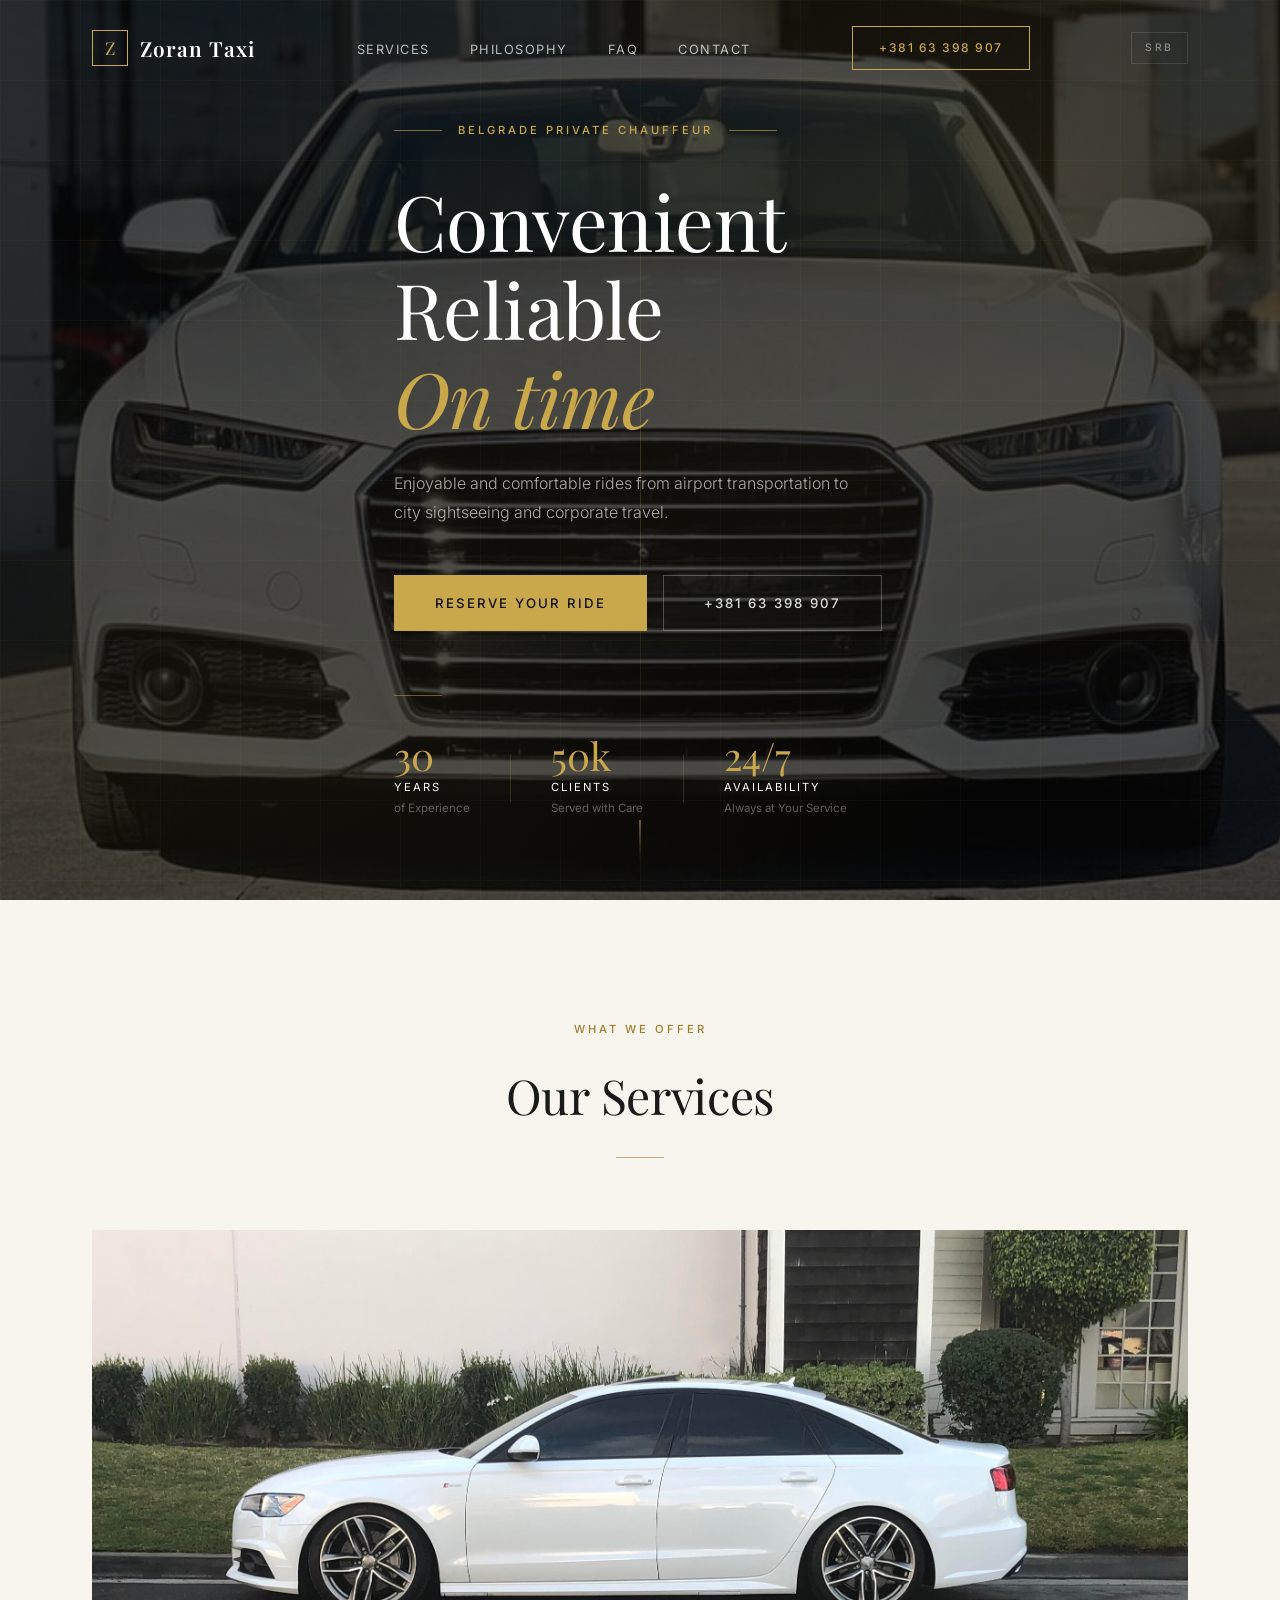
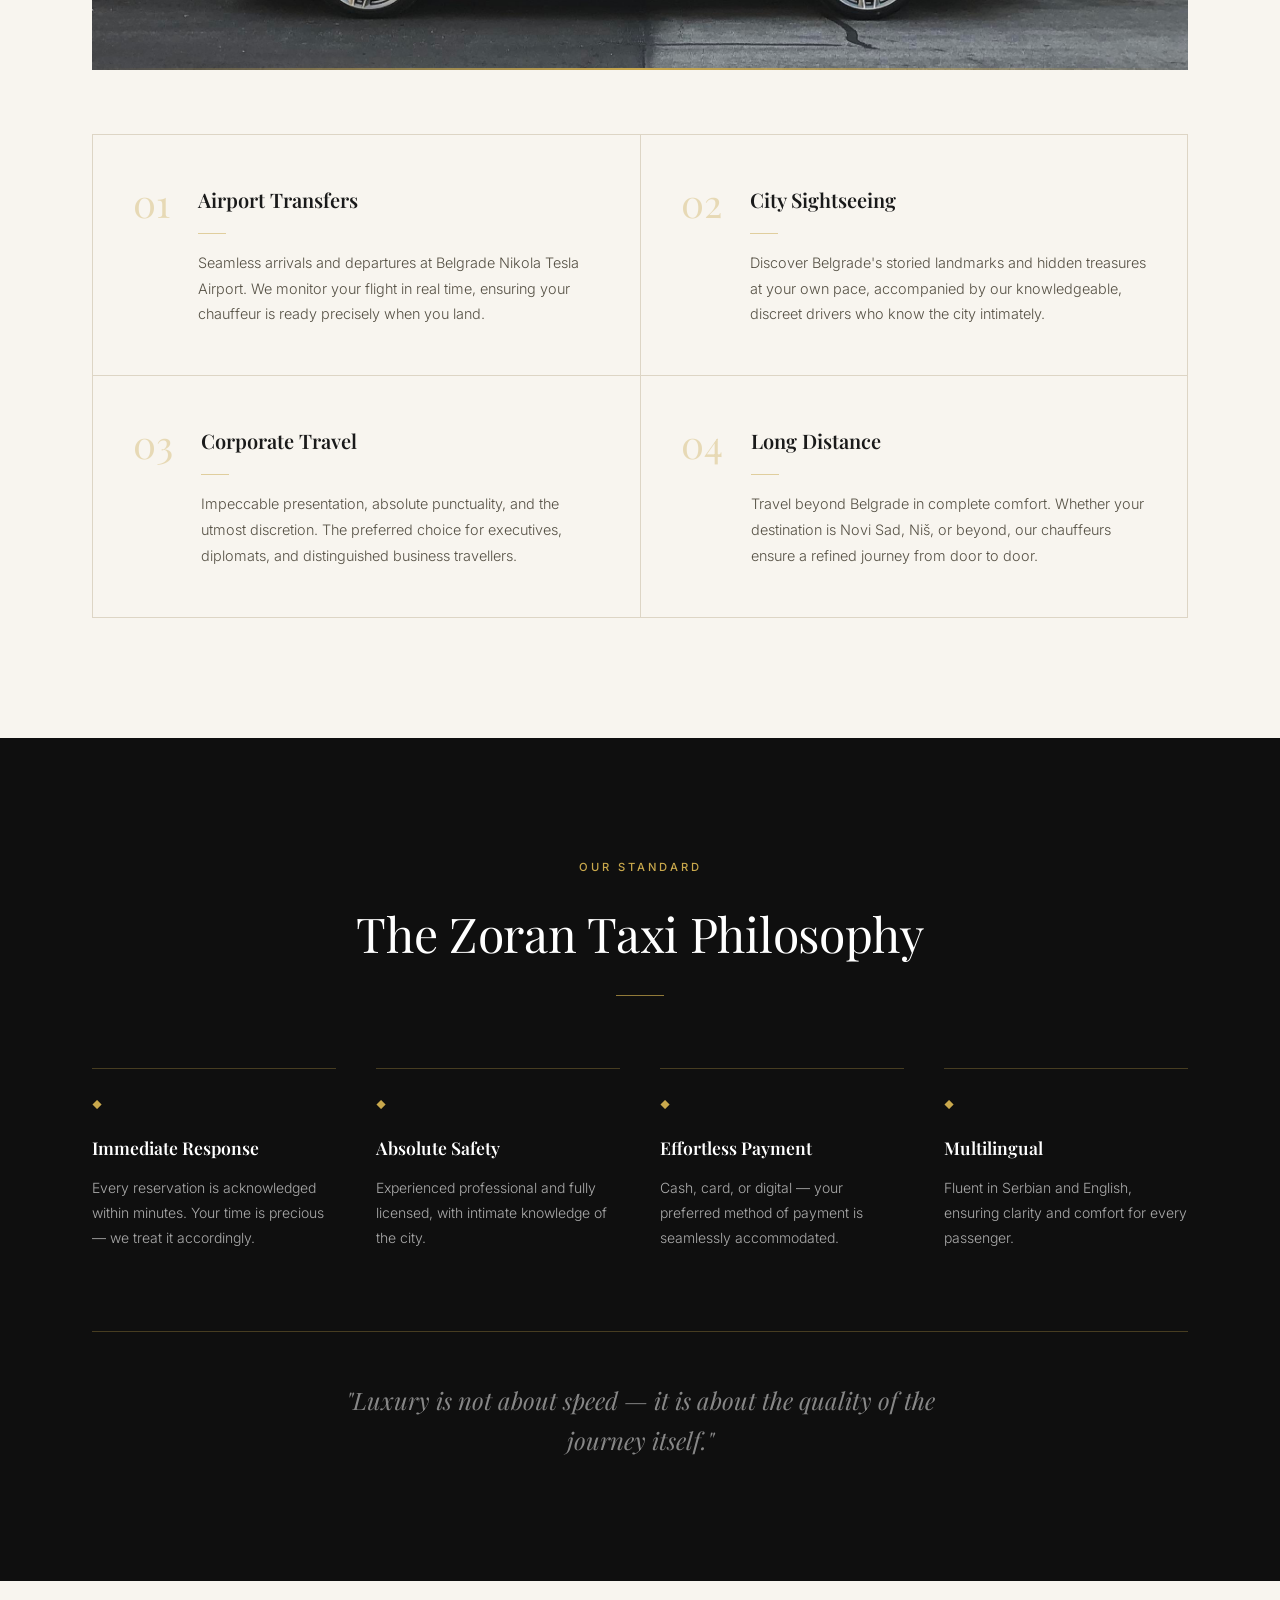
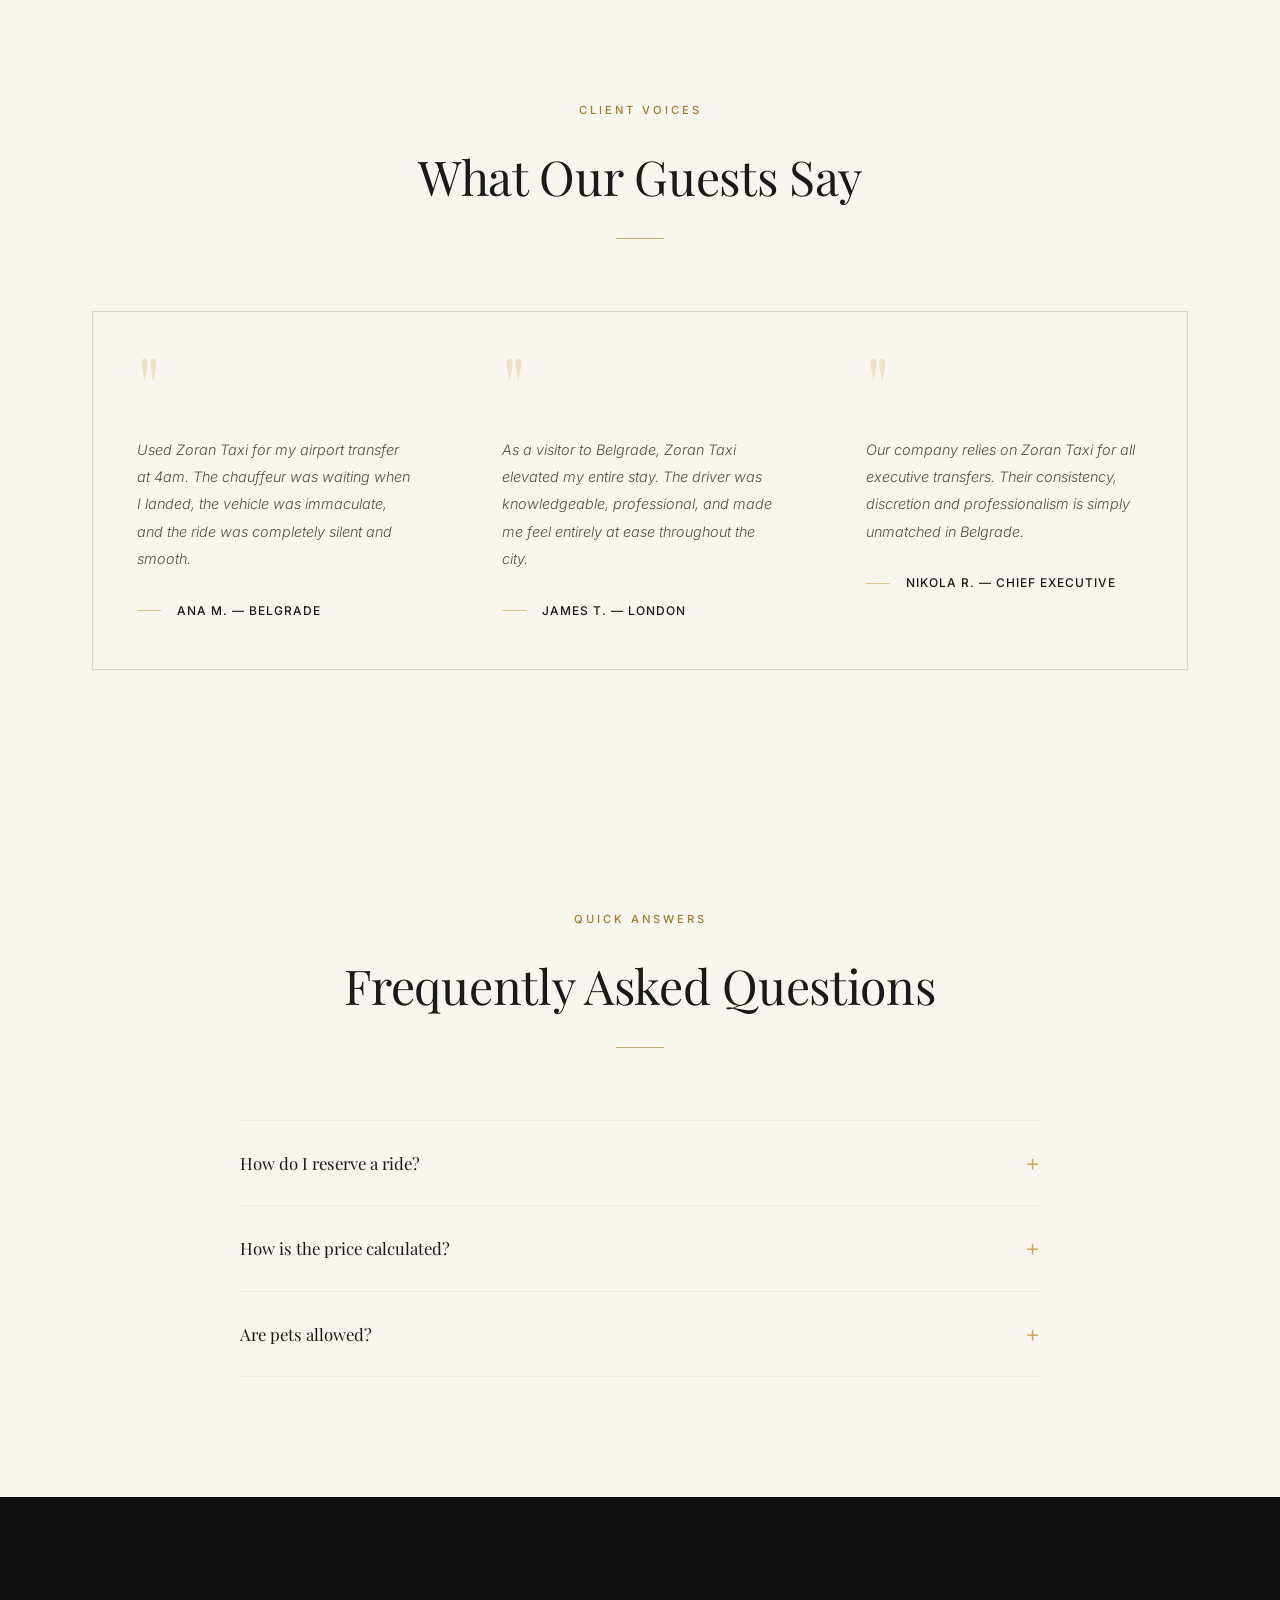
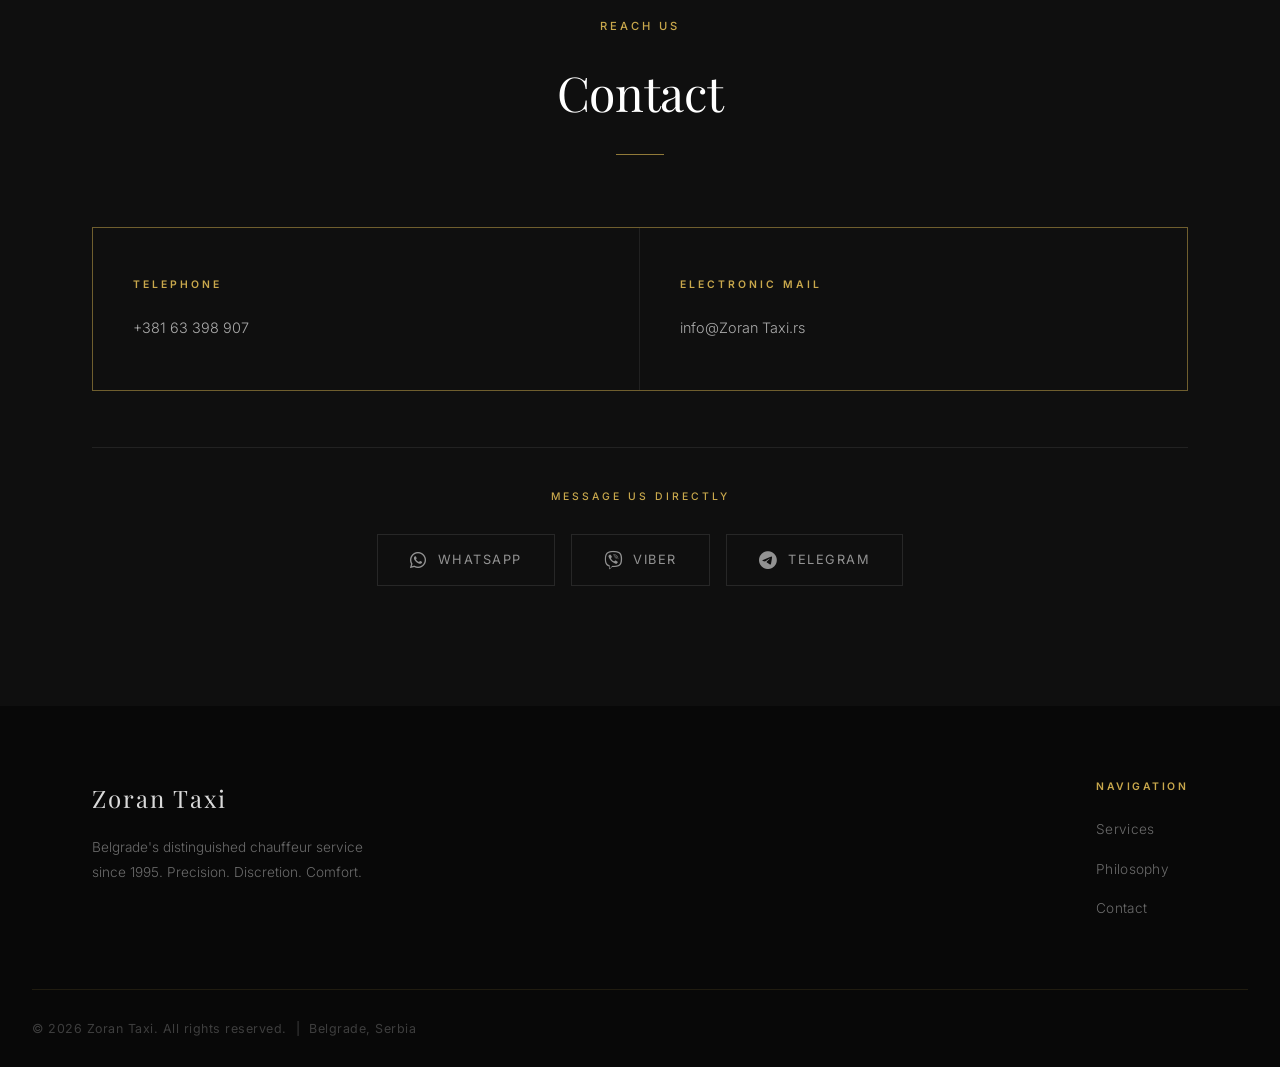
==== index.html @ c24f35bd "Initial deploy" ====
﻿<!DOCTYPE html>
<html lang="en">
<head>
  <meta charset="UTF-8" />
  <meta name="viewport" content="width=device-width, initial-scale=1.0"/>
  <title>Zoran Taxi — Private Chauffeur Service, Belgrade</title>
  <link rel="stylesheet" href="styles.min.css" />
  <link rel="stylesheet" href="https://cdnjs.cloudflare.com/ajax/libs/font-awesome/6.5.0/css/all.min.css" />
  <link rel="preconnect" href="https://fonts.googleapis.com">
  <link href="https://fonts.googleapis.com/css2?family=Playfair+Display:ital,wght@0,400;0,600;0,700;1,400&family=Inter:wght@300;400;500;600&display=swap" rel="stylesheet">
</head>
<body>

  <!-- NAV -->
  <nav class="navbar" id="navbar">
    <div class="nav-inner container">
      <a href="#" class="logo">
        <span class="logo-mark">Z</span>
        <span class="logo-text">Zoran Taxi</span>
      </a>
      <ul class="nav-links">
        <li><a href="#services">Services</a></li>
        <li><a href="#why-us">Philosophy</a></li>
        <li><a href="#faq">FAQ</a></li>
        <li><a href="#contact">Contact</a></li>
      </ul>
      <a href="tel:+38163398907" class="btn btn-nav">+381 63 398 907</a>
      <a href="sr/index.html" class="lang-toggle" aria-label="Switch to Serbian">SRB</a>
      <button class="hamburger" id="hamburger">
        <span></span><span></span><span></span>
      </button>
    </div>
    <ul class="mobile-menu" id="mobileMenu">
      <li><a href="#services">Services</a></li>
      <li><a href="#why-us">Philosophy</a></li>
      <li><a href="#faq">FAQ</a></li>
      <li><a href="#contact">Contact</a></li>
      <li class="mobile-lang-item"><a href="sr/index.html" class="lang-toggle mobile-lang-toggle">SRB — Srpska verzija</a></li>
    </ul>
  </nav>

  <!-- HERO -->
  <section class="hero" id="home">
    <div class="hero-bg"></div>
    <div class="hero-content container">
      <div class="hero-eyebrow">
        <span class="eyebrow-line"></span>
        <span class="eyebrow-text">Belgrade Private Chauffeur</span>
        <span class="eyebrow-line"></span>
      </div>
      <h1>Convenient<br/>Reliable<br/><em>On time</em></h1>
      <p class="hero-sub">Enjoyable and comfortable rides from airport transportation to city sightseeing and corporate travel.</p>
      <div class="hero-actions">
        <a href="#booking" class="btn btn-primary">Reserve Your Ride</a>
        <a href="tel:+38163398907" class="btn btn-ghost">+381 63 398 907</a>
      </div>
      <div class="hero-divider"></div>
      <div class="hero-stats">
        <div class="stat">
          <span class="stat-num">30</span>
          <span class="stat-unit">Years</span>
          <span class="stat-label">of Experience</span>
        </div>
        <div class="stat-sep"></div>
        <div class="stat">
          <span class="stat-num">50k</span>
          <span class="stat-unit">Clients</span>
          <span class="stat-label">Served with Care</span>
        </div>
        <div class="stat-sep"></div>
        <div class="stat">
          <span class="stat-num">24/7</span>
          <span class="stat-unit">Availability</span>
          <span class="stat-label">Always at Your Service</span>
        </div>
      </div>
    </div>
    <div class="hero-scroll-hint">
      <!-- <span>Scroll</span> -->
      <div class="scroll-line"></div>
    </div>
  </section>

  <!-- SERVICES -->
  <section class="section" id="services">
    <div class="container">
      <div class="section-header">
        <p class="section-eyebrow">What We Offer</p>
        <h2>Our Services</h2>
        <div class="header-rule"></div>
      </div>
      <div class="services-image">
        <img src="images/audi_a6_pic2.jpg" alt="Zoran Taxi — luxury vehicle" loading="lazy" />
      </div>
      <div class="services-grid">
        <div class="service-card">
          <div class="service-num">01</div>
          <div class="service-body">
            <h3>Airport Transfers</h3>
            <div class="service-rule"></div>
            <p>Seamless arrivals and departures at Belgrade Nikola Tesla Airport. We monitor your flight in real time, ensuring your chauffeur is ready precisely when you land.</p>
          </div>
        </div>
        <div class="service-card">
          <div class="service-num">02</div>
          <div class="service-body">
            <h3>City Sightseeing</h3>
            <div class="service-rule"></div>
            <p>Discover Belgrade's storied landmarks and hidden treasures at your own pace, accompanied by our knowledgeable, discreet drivers who know the city intimately.</p>
          </div>
        </div>
        <div class="service-card">
          <div class="service-num">03</div>
          <div class="service-body">
            <h3>Corporate Travel</h3>
            <div class="service-rule"></div>
            <p>Impeccable presentation, absolute punctuality, and the utmost discretion. The preferred choice for executives, diplomats, and distinguished business travellers.</p>
          </div>
        </div>
        <div class="service-card">
          <div class="service-num">04</div>
          <div class="service-body">
            <h3>Long Distance</h3>
            <div class="service-rule"></div>
            <p>Travel beyond Belgrade in complete comfort. Whether your destination is Novi Sad, Niš, or beyond, our chauffeurs ensure a refined journey from door to door.</p>
          </div>
        </div>
      </div>
    </div>
  </section>

  <!-- PHILOSOPHY / WHY US -->
  <section class="section section-dark" id="why-us">
    <div class="container">
      <div class="section-header light">
        <p class="section-eyebrow">Our Standard</p>
        <h2>The Zoran Taxi Philosophy</h2>
        <div class="header-rule gold"></div>
      </div>
      <div class="philosophy-grid">
        <div class="philosophy-item">
          <div class="philosophy-icon">◆</div>
          <h4>Immediate Response</h4>
          <p>Every reservation is acknowledged within minutes. Your time is precious — we treat it accordingly.</p>
        </div>
        <div class="philosophy-item">
          <div class="philosophy-icon">◆</div>
          <h4>Absolute Safety</h4>
          <p>Experienced professional and fully licensed, with intimate knowledge of the city.</p>
        </div>
        <div class="philosophy-item">
          <div class="philosophy-icon">◆</div>
          <h4>Effortless Payment</h4>
          <p>Cash, card, or digital — your preferred method of payment is seamlessly accommodated.</p>
        </div>
        <div class="philosophy-item">
          <div class="philosophy-icon">◆</div>
          <h4>Multilingual</h4>
          <p>Fluent in Serbian and English, ensuring clarity and comfort for every passenger.</p>
        </div>
      </div>

      <div class="philosophy-quote">
        <blockquote>
          "Luxury is not about speed — it is about the quality of the journey itself."
        </blockquote>
      </div>
    </div>
  </section>

  <!-- TESTIMONIALS -->
  <section class="section" id="testimonials">
    <div class="container">
      <div class="section-header">
        <p class="section-eyebrow">Client Voices</p>
        <h2>What Our Guests Say</h2>
        <div class="header-rule"></div>
      </div>
      <div class="testimonials">
        <div class="testimonial">
          <div class="quote-mark">"</div>
          <p>Used Zoran Taxi for my airport transfer at 4am. The chauffeur was waiting when I landed, the vehicle was immaculate, and the ride was completely silent and smooth.</p>
          <div class="testimonial-author">
            <div class="author-line"></div>
            <span>Ana M. — Belgrade</span>
          </div>
        </div>
        <div class="testimonial">
          <div class="quote-mark">"</div>
          <p>As a visitor to Belgrade, Zoran Taxi elevated my entire stay. The driver was knowledgeable, professional, and made me feel entirely at ease throughout the city.</p>
          <div class="testimonial-author">
            <div class="author-line"></div>
            <span>James T. — London</span>
          </div>
        </div>
        <div class="testimonial">
          <div class="quote-mark">"</div>
          <p>Our company relies on Zoran Taxi for all executive transfers. Their consistency, discretion and professionalism is simply unmatched in Belgrade.</p>
          <div class="testimonial-author">
            <div class="author-line"></div>
            <span>Nikola R. — Chief Executive</span>
          </div>
        </div>
      </div>
    </div>
  </section>

  <!-- FAQ -->
  <section class="section" id="faq">
    <div class="container">
      <div class="section-header">
        <p class="section-eyebrow">Quick Answers</p>
        <h2>Frequently Asked Questions</h2>
        <div class="header-rule"></div>
      </div>
      <div class="faq-list">

        <details class="faq-item">
          <summary class="faq-question">How do I reserve a ride?</summary>
          <div class="faq-answer">
            <p>The best way to reserve a ride is to contact us directly via <strong>Viber</strong>, <strong>WhatsApp</strong>, or <strong>Telegram</strong>, or send us an email at <a href="mailto:info@Zoran Taxi.rs">info@Zoran Taxi.rs</a>. Our team is available 24/7 and will confirm your reservation promptly.</p>
          </div>
        </details>

        <details class="faq-item">
          <summary class="faq-question">How is the price calculated?</summary>
          <div class="faq-answer">
            <p>The price is calculated based on the <strong>type of service</strong> and the <strong>duration of the ride</strong>. For a precise quote tailored to your journey, please contact us directly and we will be happy to assist.</p>
          </div>
        </details>

        <details class="faq-item">
          <summary class="faq-question">Are pets allowed?</summary>
          <div class="faq-answer">
            <p>All <strong>small and medium-sized pets</strong> are welcome in our vehicles. Please note that pet transport is subject to an <strong>additional charge</strong>. We kindly ask that pets be kept in a carrier where possible.</p>
          </div>
        </details>

      </div>
    </div>
  </section>

  <!-- CONTACT -->
  <section class="section section-dark" id="contact">
    <div class="container">
      <div class="section-header light">
        <p class="section-eyebrow">Reach Us</p>
        <h2>Contact</h2>
        <div class="header-rule gold"></div>
      </div>
      <div class="contact-grid">
        <div class="contact-item">
          <h4>Telephone</h4>
          <a href="tel:+38163398907">+381 63 398 907</a>
          
        </div>
        <div class="contact-item">
          <h4>Electronic Mail</h4>
          <a href="mailto:info@Zoran Taxi.rs">info@Zoran Taxi.rs</a>
        </div>
      </div>
      <div class="contact-apps">
        <p class="contact-apps-label">Message Us Directly</p>
        <div class="contact-app-links">
          <a href="https://wa.me/38163398907" class="app-link" target="_blank" rel="noopener" aria-label="WhatsApp">
            <i class="fa-brands fa-whatsapp"></i>
            <span>WhatsApp</span>
          </a>
          <a href="viber://chat?number=%2B38163398907" class="app-link" aria-label="Viber">
            <i class="fa-brands fa-viber"></i>
            <span>Viber</span>
          </a>
          <a href="https://t.me/+38163398907" class="app-link" target="_blank" rel="noopener" aria-label="Telegram">
            <i class="fa-brands fa-telegram"></i>
            <span>Telegram</span>
          </a>
        </div>
      </div>
    </div>
  </section>

  <!-- FOOTER -->
  <footer class="footer">
    <div class="container footer-inner">
      <div class="footer-brand">
        <span class="footer-logo">Zoran Taxi</span>
        <p>Belgrade's distinguished chauffeur service<br/>since 1995. Precision. Discretion. Comfort.</p>
      </div>
      <div class="footer-links">
        <h5>Navigation</h5>
        <ul>
          <li><a href="#services">Services</a></li>
          <li><a href="#why-us">Philosophy</a></li>
          <li><a href="#contact">Contact</a></li>
        </ul>
      </div>
    </div>
    <div class="footer-bottom">
      <div class="footer-rule"></div>
      <p>© 2026 Zoran Taxi. All rights reserved. &nbsp;|&nbsp; Belgrade, Serbia</p>
    </div>
  </footer>

  <!-- Fixed CTA -->
  <a href="tel:+38163398907" class="fixed-cta" id="fixedCta">
    <span class="fixed-cta-icon">✆</span>
    <span class="fixed-cta-text">Call Now</span>
  </a>

  <script src="script.min.js"></script>
</body>
</html>
---- styles.min.css ----
:root{--black:#080808;--dark:#0f0f0f;--dark-2:#161616;--dark-3:#1e1e1e;--dark-4:#2a2a2a;--gold:#c9a84c;--gold-light:#e2c47a;--gold-dark:#a07c2e;--ivory:#f8f5ef;--ivory-2:#f0ebe0;--text-dark:#1a1a1a;--text-mid:#555044;--text-light:rgba(255,255,255,0.65);--text-muted:rgba(255,255,255,0.35);--border-dark:rgba(255,255,255,0.08);--border-gold:rgba(201,168,76,0.3);--font-serif:'Playfair Display',Georgia,serif;--font-sans:'Inter',sans-serif;--transition:0.4s cubic-bezier(0.25, 0.46, 0.45, 0.94)}*,::after,::before{box-sizing:border-box;margin:0;padding:0}html{scroll-behavior:smooth;font-size:16px}body{font-family:var(--font-sans);background:var(--ivory);color:var(--text-dark);line-height:1.7;-webkit-font-smoothing:antialiased}a{text-decoration:none;color:inherit}ul{list-style:none}img{max-width:100%;display:block}.container{max-width:1160px;margin:0 auto;padding:0 32px}.btn{display:inline-block;font-family:var(--font-sans);font-weight:500;font-size:.825rem;letter-spacing:2px;text-transform:uppercase;padding:16px 40px;border:1px solid transparent;cursor:pointer;transition:var(--transition);position:relative;overflow:hidden}.btn-primary{background:var(--gold);color:var(--dark);border-color:var(--gold)}.btn-primary::after{content:'';position:absolute;inset:0;background:var(--gold-light);transform:scaleX(0);transform-origin:left;transition:transform var(--transition);z-index:0}.btn-primary:hover::after{transform:scaleX(1)}.btn-primary,.btn-primary span{position:relative;z-index:1}.btn-primary:hover{color:var(--dark)}.btn-ghost{background:0 0;color:rgba(255,255,255,.85);border-color:rgba(255,255,255,.25)}.btn-ghost:hover{border-color:var(--gold);color:var(--gold)}.btn-nav{font-size:.75rem;letter-spacing:1.5px;padding:11px 26px;background:0 0;color:var(--gold);border:1px solid var(--gold)}.btn-nav:hover{background:var(--gold);color:var(--dark)}.btn-lg{padding:18px 56px;font-size:.85rem}.navbar{position:fixed;top:0;left:0;right:0;z-index:1000;transition:background var(--transition),padding var(--transition);padding:4px 0}.navbar.scrolled{background:rgba(8,8,8,.97);backdrop-filter:blur(12px);border-bottom:1px solid var(--border-gold)}.nav-inner{display:flex;align-items:center;justify-content:space-between;padding-top:22px;padding-bottom:22px}.logo{display:flex;align-items:center;gap:12px;text-decoration:none}.logo-mark{width:36px;height:36px;border:1px solid var(--gold);display:flex;align-items:center;justify-content:center;font-family:var(--font-serif);font-size:1.1rem;color:var(--gold);flex-shrink:0}.logo-text{font-family:var(--font-serif);font-size:1.3rem;font-weight:600;color:#fff;letter-spacing:1px}.nav-links{display:flex;gap:40px}.nav-links a{color:rgba(255,255,255,.7);font-size:.8rem;letter-spacing:1.5px;text-transform:uppercase;font-weight:400;transition:color .3s;position:relative}.nav-links a::after{content:'';position:absolute;bottom:-4px;left:0;right:0;height:1px;background:var(--gold);transform:scaleX(0);transition:transform .3s ease}.nav-links a:hover{color:#fff}.nav-links a:hover::after{transform:scaleX(1)}.hamburger{display:none;flex-direction:column;gap:5px;background:0 0;border:none;cursor:pointer;padding:4px}.hamburger span{display:block;width:24px;height:1px;background:rgba(255,255,255,.8);transition:all .3s}.mobile-menu{display:none;flex-direction:column;background:var(--dark);border-top:1px solid var(--border-gold);padding:16px 32px 24px}.mobile-menu.open{display:flex}.mobile-menu li a{display:block;color:rgba(255,255,255,.65);font-size:.8rem;letter-spacing:2px;text-transform:uppercase;padding:13px 0;border-bottom:1px solid var(--border-dark);transition:color .2s}.mobile-menu li a:hover{color:var(--gold)}.lang-toggle{display:inline-flex;align-items:center;font-family:var(--font-sans);font-size:.65rem;font-weight:500;letter-spacing:2.5px;text-transform:uppercase;color:rgba(255,255,255,.45);border:1px solid rgba(255,255,255,.12);padding:6px 13px;transition:color .3s,border-color .3s,background .3s;flex-shrink:0;text-decoration:none}.lang-toggle:hover{color:var(--gold);border-color:var(--gold)}.mobile-lang-item{margin-top:8px;padding-top:8px}.mobile-lang-toggle{font-size:.75rem!important;color:rgba(255,255,255,.35)!important;border:none!important;border-bottom:none!important;padding:13px 0!important;letter-spacing:2px}.mobile-lang-toggle:hover{color:var(--gold)!important}.hero{min-height:100vh;background:var(--dark);position:relative;display:flex;align-items:center;overflow:hidden}.hero-bg{position:absolute;inset:0;background-image:url('images/audi_a6_pic1.jpg');background-size:cover;background-position:center 60%}.hero-bg::before{content:'';position:absolute;inset:0;background:linear-gradient(rgba(201,168,76,.04) 1px,transparent 1px),linear-gradient(90deg,rgba(201,168,76,.04) 1px,transparent 1px),radial-gradient(ellipse at 80% 20%,rgba(201,168,76,.12) 0,transparent 55%),radial-gradient(ellipse at 20% 80%,rgba(201,168,76,.07) 0,transparent 50%),rgba(8,8,8,.74);background-size:80px 80px,80px 80px,auto,auto,auto}.hero-bg::after{content:'';position:absolute;left:50%;top:10%;bottom:10%;width:1px;background:linear-gradient(to bottom,transparent,rgba(201,168,76,.2),transparent)}.hero-content{position:relative;z-index:1;padding-top:120px;padding-bottom:80px;max-width:700px}.hero-eyebrow{display:flex;align-items:center;gap:16px;margin-bottom:36px}.eyebrow-line{flex:1;max-width:48px;height:1px;background:var(--gold);opacity:.6}.eyebrow-text{font-size:.7rem;letter-spacing:3px;text-transform:uppercase;color:var(--gold);font-weight:500;white-space:nowrap}.hero-content h1{font-family:var(--font-serif);font-size:clamp(3rem, 6vw, 5.5rem);font-weight:400;color:#fff;line-height:1.15;margin-bottom:28px;letter-spacing:-.5px}.hero-content h1 em{font-style:italic;color:var(--gold)}.hero-sub{font-size:1rem;color:var(--text-light);max-width:480px;margin-bottom:48px;line-height:1.8;font-weight:300}.hero-actions{display:flex;gap:16px;flex-wrap:wrap;margin-bottom:64px}.hero-divider{width:48px;height:1px;background:var(--gold);margin-bottom:40px;opacity:.5}.hero-stats{display:flex;align-items:center;gap:0;flex-wrap:wrap}.stat{display:flex;flex-direction:column;padding:0 40px 0 0}.stat:first-child{padding-left:0}.stat-num{font-family:var(--font-serif);font-size:2.4rem;font-weight:400;color:var(--gold);line-height:1}.stat-unit{font-size:.7rem;letter-spacing:2px;text-transform:uppercase;color:#fff;margin-top:4px}.stat-label{font-size:.72rem;color:var(--text-muted);margin-top:2px}.stat-sep{width:1px;height:48px;background:rgba(201,168,76,.2);margin-right:40px;flex-shrink:0}.hero-scroll-hint{position:absolute;bottom:40px;left:50%;transform:translateX(-50%);display:flex;flex-direction:column;align-items:center;gap:10px;z-index:1}.hero-scroll-hint span{font-size:.65rem;letter-spacing:3px;text-transform:uppercase;color:var(--text-muted)}.scroll-line{width:1px;height:40px;background:linear-gradient(to bottom,var(--gold),transparent);animation:scrollPulse 2s ease-in-out infinite}@keyframes scrollPulse{0%,100%{opacity:.4;transform:scaleY(1)}50%{opacity:1;transform:scaleY(1.1)}}.section{padding:120px 0}.section-dark{background:var(--dark)}.section-light{background:var(--ivory-2)}.section-header{text-align:center;margin-bottom:72px}.section-header.light .section-eyebrow{color:var(--gold)}.section-header.light h2{color:#fff}.section-header.light .section-sub{color:var(--text-light)}.section-eyebrow{font-size:.7rem;letter-spacing:3px;text-transform:uppercase;color:var(--gold-dark);font-weight:500;margin-bottom:16px}.section-header h2{font-family:var(--font-serif);font-size:clamp(2rem, 4vw, 3rem);font-weight:400;color:var(--text-dark);letter-spacing:-.3px;margin-bottom:20px}.header-rule{width:48px;height:1px;background:var(--gold-dark);margin:0 auto;opacity:.6}.header-rule.gold{background:var(--gold);opacity:.7}.section-sub{margin-top:20px;font-size:.95rem;color:var(--text-mid);max-width:500px;margin-left:auto;margin-right:auto;line-height:1.8;font-weight:300}.services-image{margin-bottom:64px;position:relative;overflow:hidden}.services-image img{width:100%;height:440px;object-fit:cover;object-position:center 40%;display:block;transition:transform 1.2s ease}.services-image:hover img{transform:scale(1.03)}.services-image::after{content:'';position:absolute;bottom:0;left:0;right:0;height:2px;background:linear-gradient(to right,transparent,var(--gold),transparent)}.services-grid{display:grid;grid-template-columns:repeat(auto-fit,minmax(min(100%,500px),1fr));gap:1px;background:#ddd5c5;border:1px solid #ddd5c5}.service-card{background:var(--ivory);padding:48px 40px;display:flex;gap:28px;transition:background var(--transition);position:relative;overflow:hidden}.service-card::after{content:'';position:absolute;bottom:0;left:40px;right:40px;height:1px;background:linear-gradient(90deg,transparent,var(--gold),transparent);transform:scaleX(0);transition:transform var(--transition);opacity:.6}.service-card:hover{background:#fff}.service-card:hover::after{transform:scaleX(1)}.service-num{font-family:var(--font-serif);font-size:2.4rem;font-weight:400;color:var(--gold);opacity:.35;line-height:1;flex-shrink:0;transition:opacity var(--transition)}.service-card:hover .service-num{opacity:.7}.service-body h3{font-family:var(--font-serif);font-size:1.25rem;font-weight:600;color:var(--text-dark);margin-bottom:16px}.service-rule{width:28px;height:1px;background:var(--gold);margin-bottom:16px;opacity:.5;transition:width var(--transition)}.service-card:hover .service-rule{width:48px;opacity:.8}.service-body p{font-size:.9rem;color:var(--text-mid);line-height:1.8;font-weight:300}.philosophy-grid{display:grid;grid-template-columns:repeat(auto-fit,minmax(240px,1fr));gap:48px 40px;margin-bottom:80px}.philosophy-item{border-top:1px solid var(--border-gold);padding-top:28px}.philosophy-icon{font-size:.6rem;color:var(--gold);margin-bottom:20px;letter-spacing:4px}.philosophy-item h4{font-family:var(--font-serif);font-size:1.1rem;font-weight:600;color:#fff;margin-bottom:12px}.philosophy-item p{font-size:.875rem;color:var(--text-light);line-height:1.8;font-weight:300}.philosophy-quote{text-align:center;padding:48px 0 0;border-top:1px solid var(--border-gold)}.philosophy-quote blockquote{font-family:var(--font-serif);font-size:clamp(1.1rem, 2.5vw, 1.5rem);font-style:italic;color:rgba(255,255,255,.5);max-width:600px;margin:0 auto;line-height:1.7}.booking-form{background:#fff;border:1px solid #e0d8cc;padding:56px;max-width:820px;margin:0 auto}.form-row{display:grid;grid-template-columns:repeat(auto-fit,minmax(200px,1fr));gap:24px;margin-bottom:24px}.form-group{display:flex;flex-direction:column;gap:10px}.form-group label{font-size:.7rem;font-weight:600;letter-spacing:1.5px;text-transform:uppercase;color:var(--text-mid)}.form-group input,.form-group select,.form-group textarea{padding:14px 0;border:none;border-bottom:1px solid #c8bfb0;font-size:.95rem;font-family:var(--font-sans);font-weight:300;outline:0;color:var(--text-dark);background:0 0;border-radius:0;transition:border-color .3s;appearance:none;-webkit-appearance:none}.form-group input:focus,.form-group select:focus,.form-group textarea:focus{border-bottom-color:var(--gold-dark)}.form-group textarea{min-height:90px;resize:vertical}.form-group>.form-group{margin-bottom:0}.booking-form>.form-group{margin-bottom:24px}.booking-form .btn-lg{display:block;width:100%;margin-top:16px;text-align:center;border:none}.booking-success{display:none;text-align:center;padding:80px 24px;background:#fff;border:1px solid #e0d8cc;max-width:820px;margin:0 auto}.success-icon{font-size:2rem;color:var(--gold);margin-bottom:24px;display:block}.booking-success h3{font-family:var(--font-serif);font-size:1.8rem;font-weight:400;margin-bottom:12px}.booking-success p{color:var(--text-mid);font-weight:300;font-size:.95rem}.testimonials{display:grid;grid-template-columns:repeat(auto-fit,minmax(280px,1fr));gap:0;background:#ddd5c5;border:1px solid #ddd5c5}.testimonial{background:var(--ivory);padding:48px 44px;transition:background var(--transition)}.testimonial:hover{background:#fff}.quote-mark{font-family:var(--font-serif);font-size:5rem;line-height:.6;color:var(--gold);opacity:.25;margin-bottom:28px;display:block}.testimonial p{font-size:.9rem;color:var(--text-mid);line-height:1.9;font-style:italic;font-weight:300;margin-bottom:28px}.testimonial-author{display:flex;align-items:center;gap:16px}.author-line{width:24px;height:1px;background:var(--gold);flex-shrink:0;opacity:.6}.testimonial-author span{font-size:.75rem;letter-spacing:1px;text-transform:uppercase;color:var(--text-dark);font-weight:500}.faq-list{max-width:800px;margin:0 auto}.faq-item{border-bottom:1px solid var(--ivory-2)}.faq-item:first-child{border-top:1px solid var(--ivory-2)}.faq-question{display:flex;justify-content:space-between;align-items:center;gap:24px;padding:28px 0;cursor:pointer;font-family:var(--font-serif);font-size:1.05rem;font-weight:400;color:var(--text-dark);list-style:none;transition:color .3s}.faq-question::-webkit-details-marker{display:none}.faq-question::marker{display:none}.faq-question::after{content:'+';font-family:var(--font-sans);font-size:1.5rem;font-weight:300;color:var(--gold);flex-shrink:0;line-height:1;transition:color .3s}details[open]>.faq-question::after{content:'−'}.faq-question:hover{color:var(--gold-dark)}.faq-question:hover::after{color:var(--gold-light)}.faq-answer{padding:0 48px 28px 0;color:var(--text-mid);font-size:.95rem;line-height:1.85;font-weight:300;animation:faqFadeIn .3s ease}.faq-answer strong{color:var(--text-dark);font-weight:500}.faq-answer a{color:var(--gold-dark);text-decoration:underline;text-underline-offset:3px}.faq-answer a:hover{color:var(--gold)}@keyframes faqFadeIn{from{opacity:0;transform:translateY(-6px)}to{opacity:1;transform:translateY(0)}}.contact-grid{display:grid;grid-template-columns:repeat(auto-fit,minmax(220px,1fr));gap:0;background:var(--border-gold);border:1px solid var(--border-gold)}.contact-item{background:var(--dark);padding:48px 40px;border-right:1px solid var(--border-dark);transition:background var(--transition)}.contact-item:last-child{border-right:none}.contact-item:hover{background:var(--dark-3)}.contact-item h4{font-size:.65rem;letter-spacing:3px;text-transform:uppercase;color:var(--gold);margin-bottom:20px;font-weight:600}.contact-item a,.contact-item p{display:block;font-size:.9rem;color:var(--text-light);line-height:2;font-weight:300;transition:color .3s}.contact-item a:hover{color:var(--gold)}.contact-apps{margin-top:56px;padding-top:40px;border-top:1px solid var(--border-dark);text-align:center}.contact-apps-label{font-size:.65rem;letter-spacing:3px;text-transform:uppercase;color:var(--gold);font-weight:500;margin-bottom:28px}.contact-app-links{display:flex;justify-content:center;gap:16px;flex-wrap:wrap}.app-link{display:inline-flex;align-items:center;gap:10px;color:rgba(255,255,255,.55);border:1px solid rgba(255,255,255,.1);padding:14px 32px;font-size:.8rem;letter-spacing:1.5px;text-transform:uppercase;text-decoration:none;transition:color .3s,border-color .3s,background .3s}.app-link i{font-size:1.15rem}.app-link:hover{color:var(--gold);border-color:var(--gold)}.footer{background:var(--black);color:rgba(255,255,255,.4);padding:72px 0 0}.footer-inner{display:grid;grid-template-columns:1fr auto;gap:48px;padding-bottom:56px}.footer-logo{display:block;font-family:var(--font-serif);font-size:1.5rem;font-weight:400;color:rgba(255,255,255,.85);letter-spacing:2px;margin-bottom:16px}.footer-brand p{font-size:.85rem;line-height:1.9;font-weight:300}.footer-links h5{font-size:.65rem;letter-spacing:2.5px;text-transform:uppercase;color:var(--gold);font-weight:600;margin-bottom:20px}.footer-links ul li{margin-bottom:12px}.footer-links ul li a{font-size:.85rem;color:rgba(255,255,255,.4);font-weight:300;transition:color .2s;letter-spacing:.3px}.footer-links ul li a:hover{color:var(--gold)}.footer-rule{height:1px;background:rgba(201,168,76,.12);margin-bottom:28px}.footer-bottom{padding:0 32px 28px;font-size:.78rem;color:rgba(255,255,255,.22);letter-spacing:.5px}.fixed-cta{position:fixed;bottom:32px;right:32px;display:flex;align-items:center;gap:10px;background:var(--dark);border:1px solid var(--border-gold);color:var(--gold);padding:14px 22px;font-size:.75rem;letter-spacing:1.5px;text-transform:uppercase;z-index:999;transition:var(--transition);opacity:0;pointer-events:none}.fixed-cta.visible{opacity:1;pointer-events:auto}.fixed-cta:hover{background:var(--gold);color:var(--dark);border-color:var(--gold)}.fixed-cta-icon{font-size:.9rem}.fade-in{opacity:0;transform:translateY(24px);transition:opacity .8s ease,transform .8s ease}.fade-in.visible{opacity:1;transform:translateY(0)}@media (max-width:768px){.btn-nav,.nav-links{display:none}.hamburger{display:flex}.hero-content{max-width:100%}.hero-bg::after{display:none}.hero-stats{gap:0;flex-wrap:wrap}.stat{padding:0 24px 0 0}.stat-sep{margin-right:24px}.booking-form{padding:32px 24px}.footer-inner{grid-template-columns:1fr;gap:36px}.contact-item{border-right:none;border-bottom:1px solid var(--border-dark)}}@media (max-width:480px){.hero-actions{flex-direction:column}.btn{width:100%;text-align:center}.fixed-cta{bottom:20px;right:20px;padding:12px 18px}.service-card,.testimonial{padding:36px 24px}}
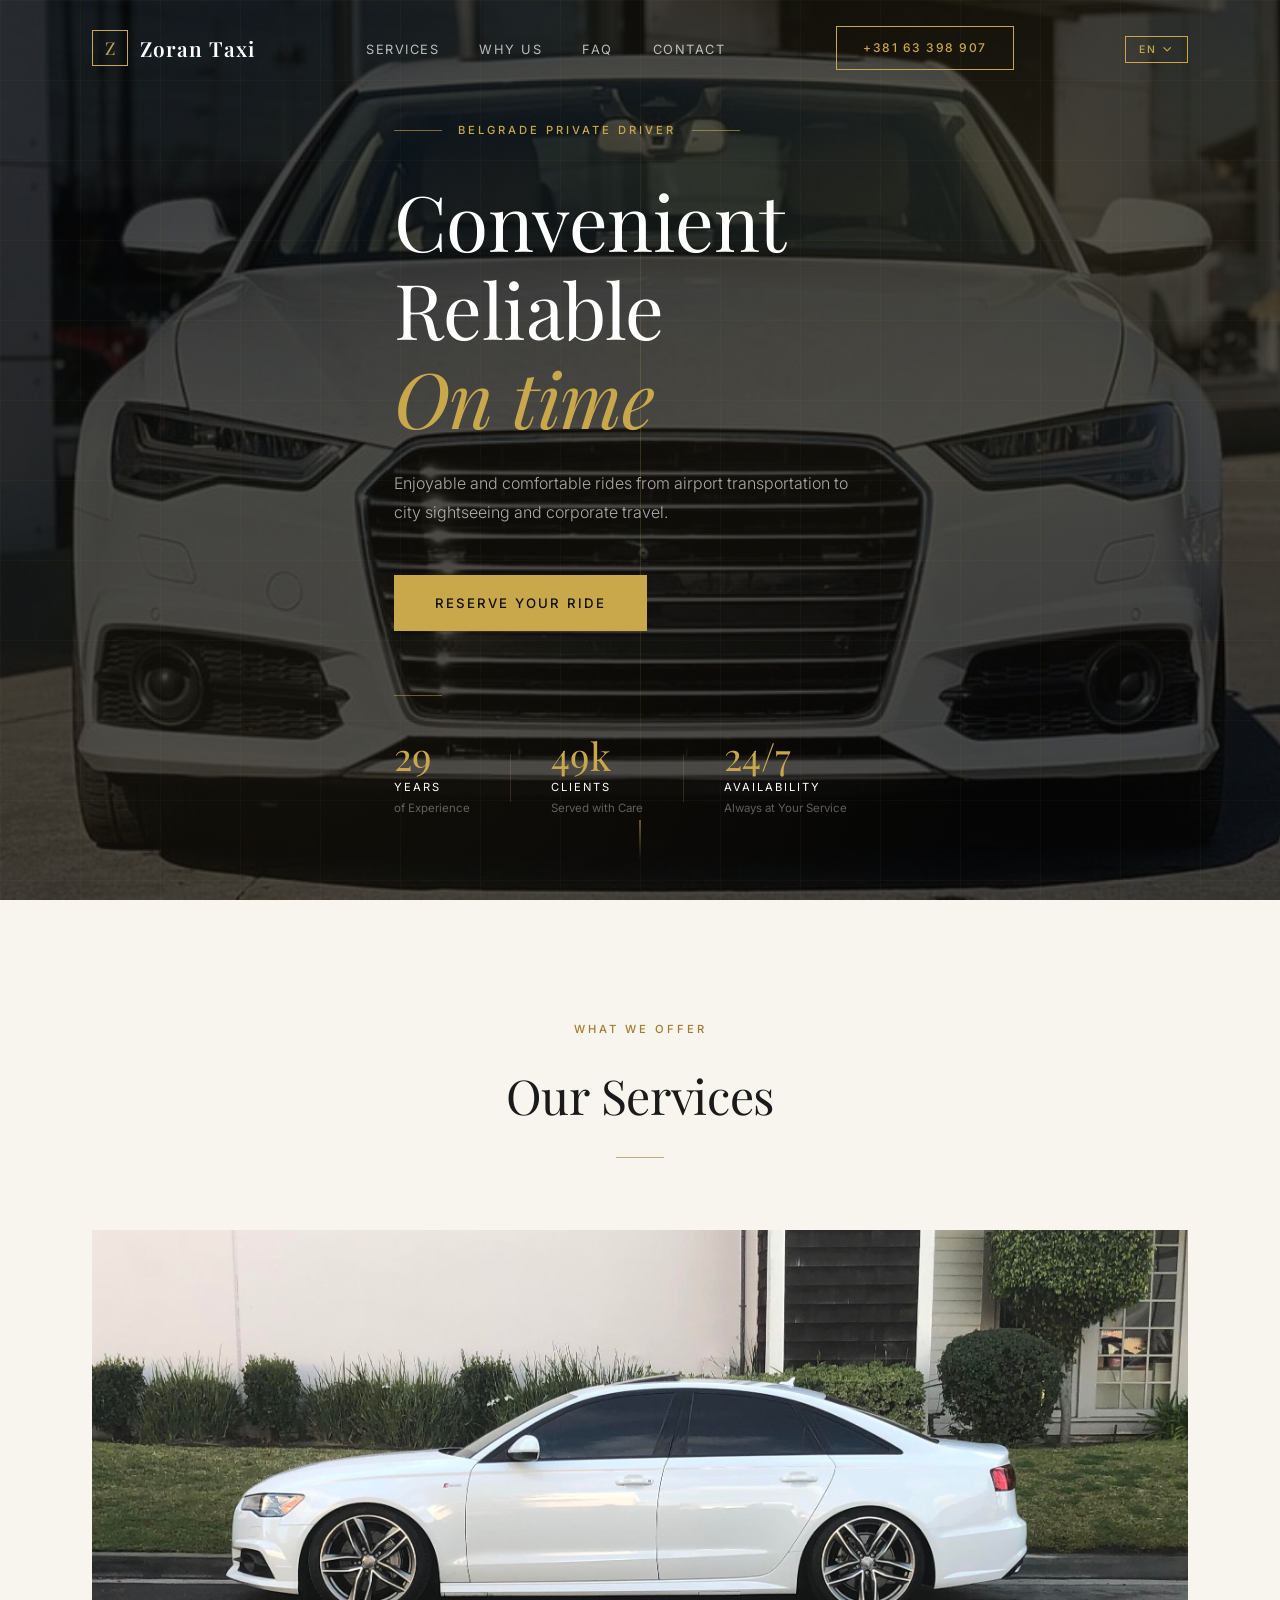
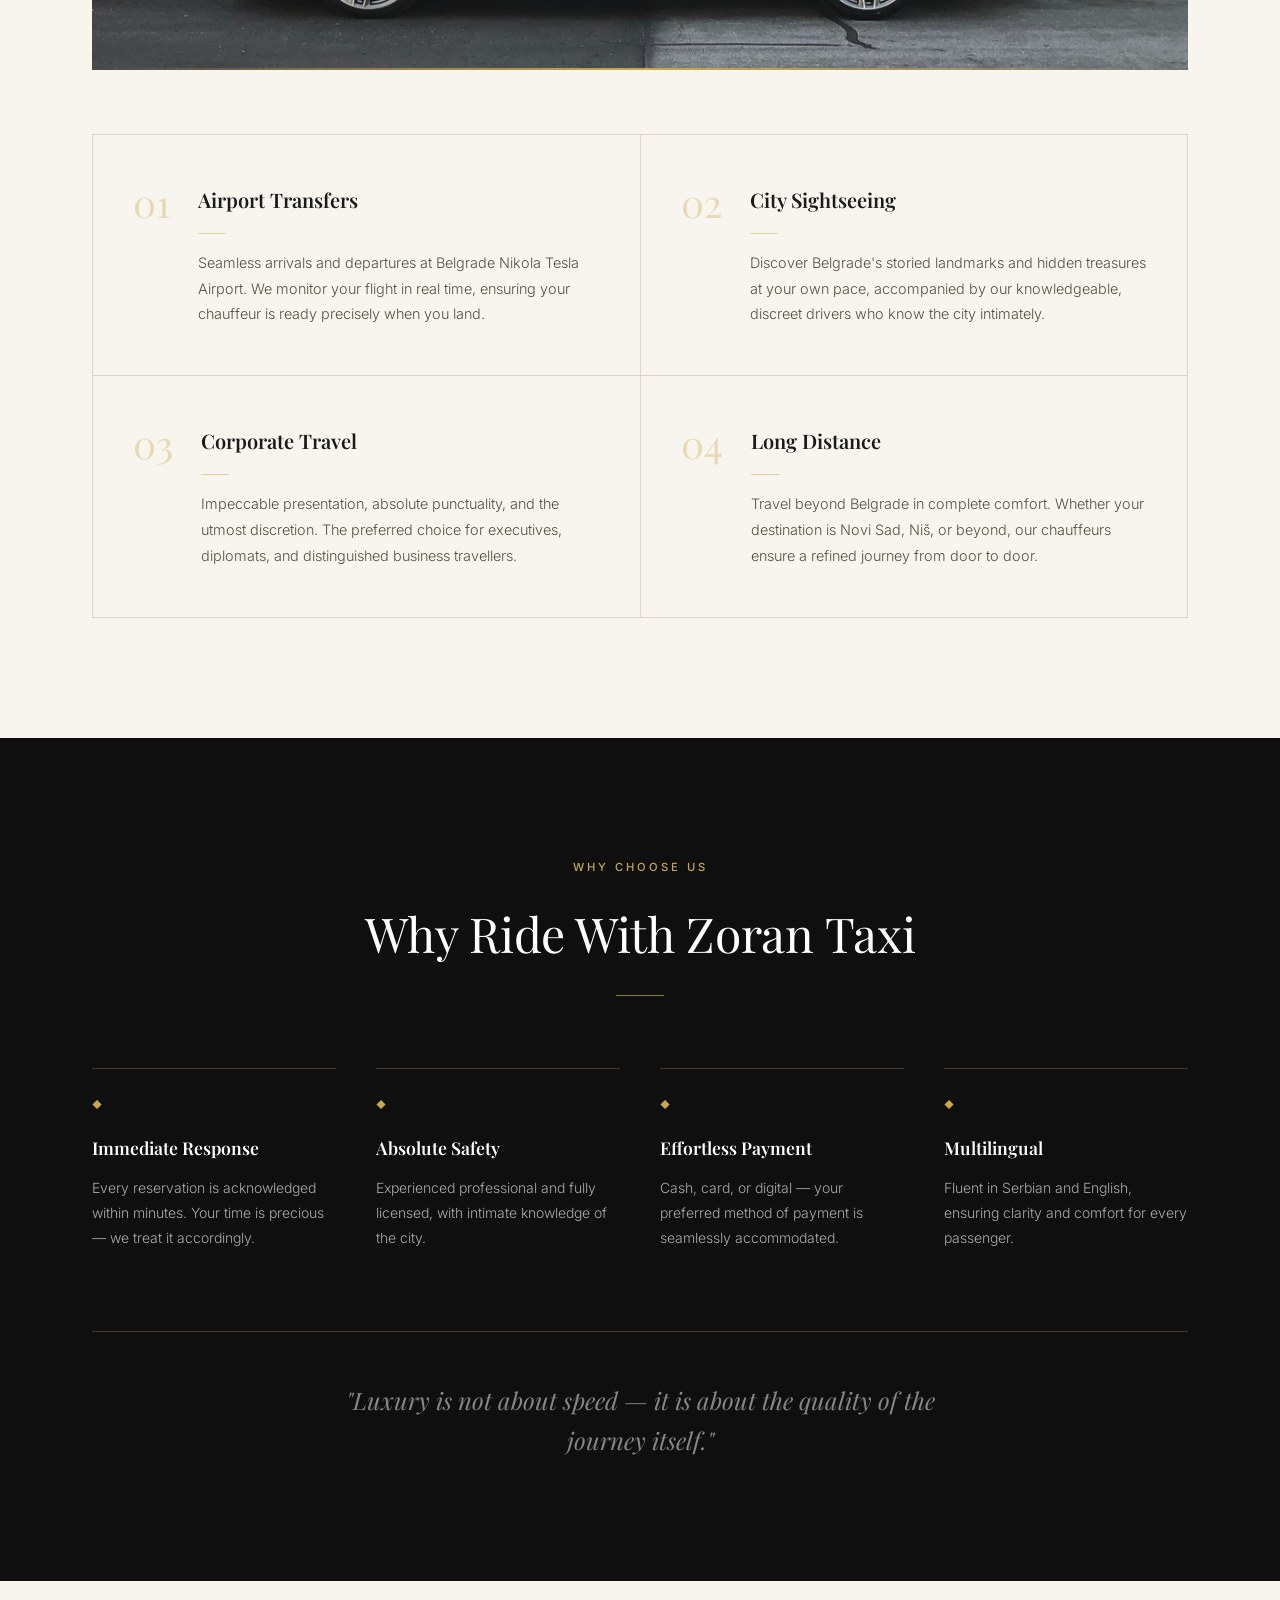
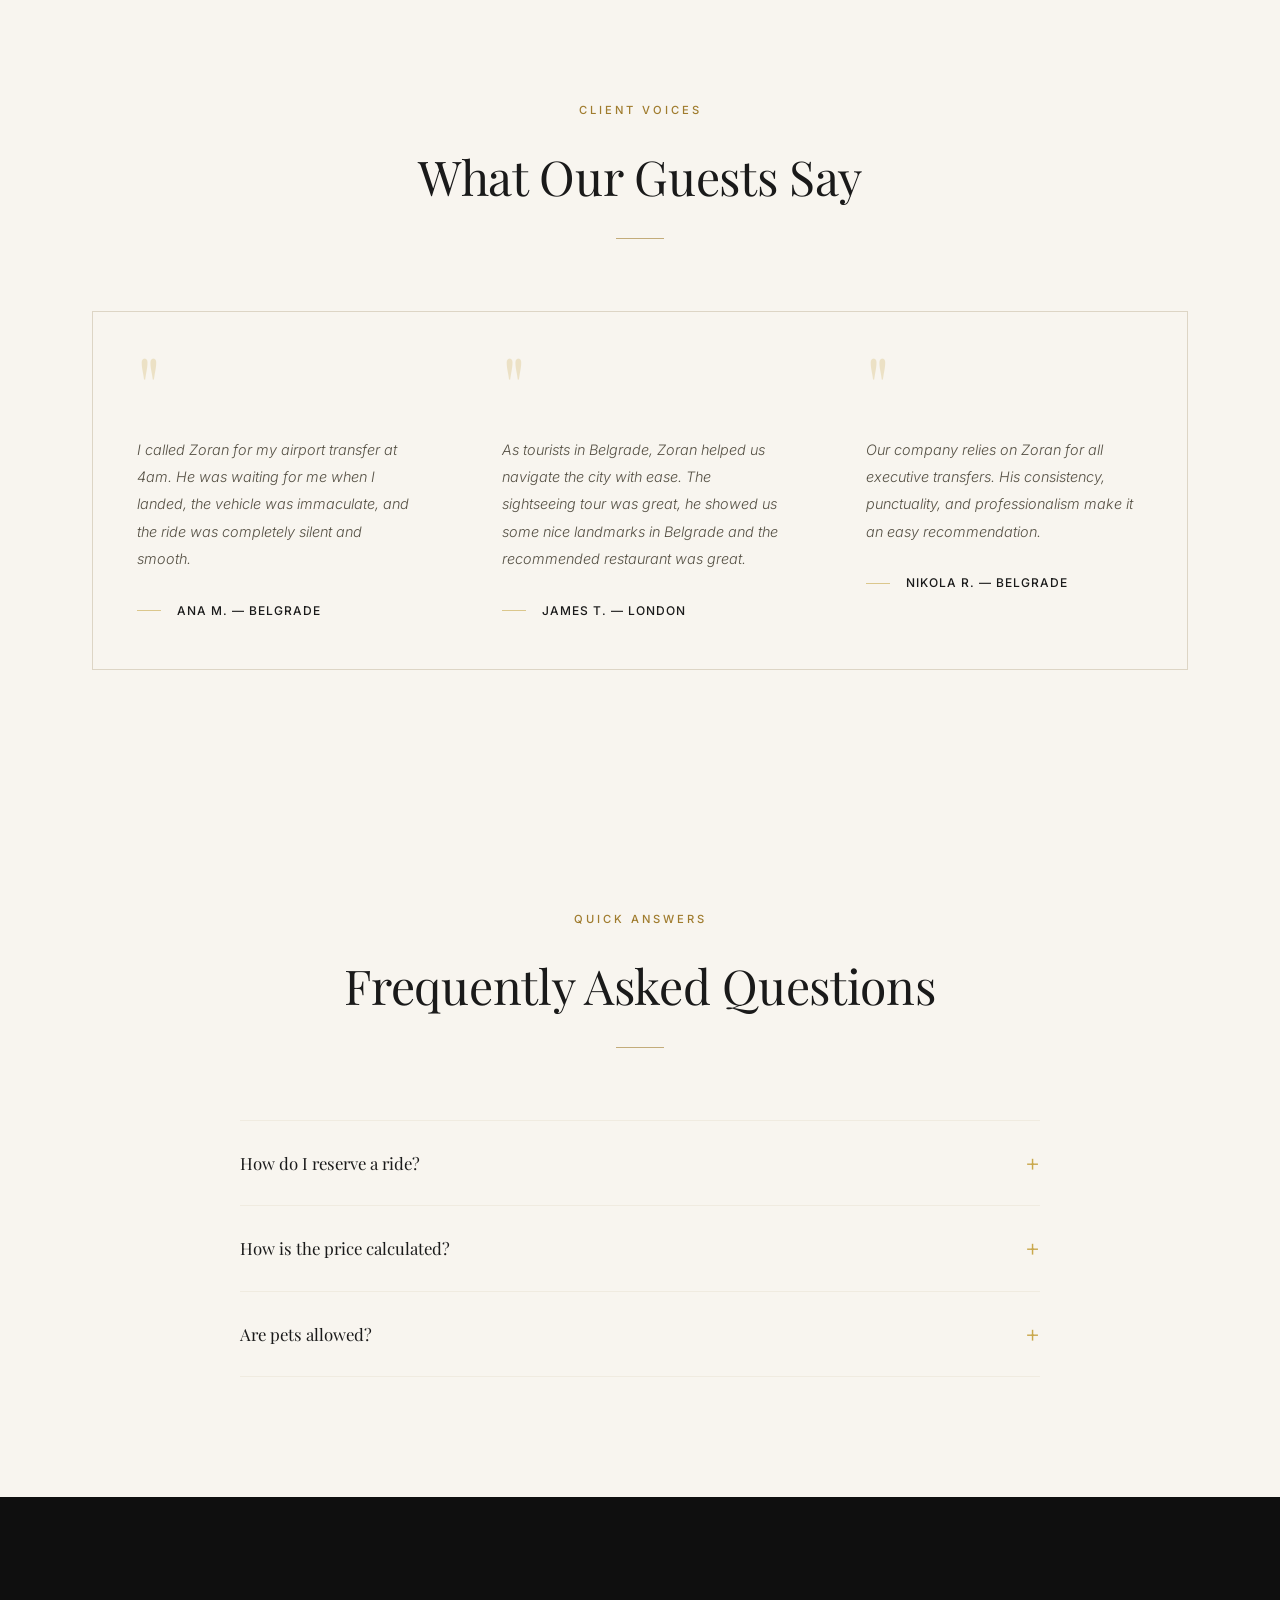
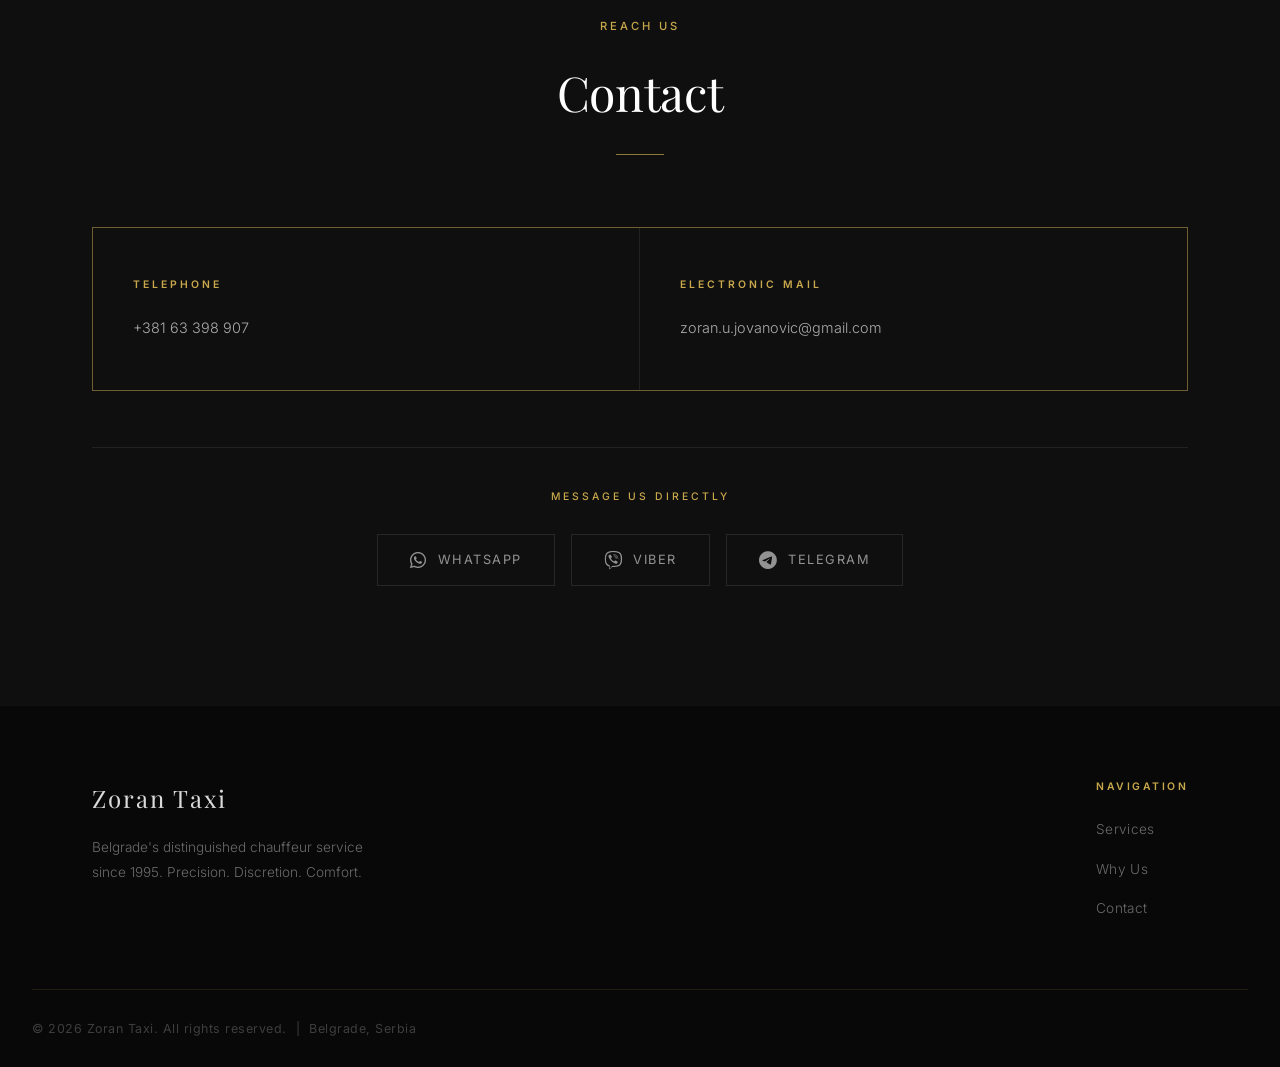
==== commit ce5cc702: "Add Russian page, language dropdown, and mobile fixes" ====
--- a/index.html
+++ b/index.html
@@ -3,8 +3,8 @@
 <head>
   <meta charset="UTF-8" />
   <meta name="viewport" content="width=device-width, initial-scale=1.0"/>
-  <title>Zoran Taxi — Private Chauffeur Service, Belgrade</title>
-  <link rel="stylesheet" href="styles.min.css" />
+  <title>Zoran Taxi – Private Driver Service, Belgrade</title>
+  <link rel="stylesheet" href="styles.css" />
   <link rel="stylesheet" href="https://cdnjs.cloudflare.com/ajax/libs/font-awesome/6.5.0/css/all.min.css" />
   <link rel="preconnect" href="https://fonts.googleapis.com">
   <link href="https://fonts.googleapis.com/css2?family=Playfair+Display:ital,wght@0,400;0,600;0,700;1,400&family=Inter:wght@300;400;500;600&display=swap" rel="stylesheet">
@@ -20,22 +20,31 @@
       </a>
       <ul class="nav-links">
         <li><a href="#services">Services</a></li>
-        <li><a href="#why-us">Philosophy</a></li>
+        <li><a href="#why-us">Why Us</a></li>
         <li><a href="#faq">FAQ</a></li>
         <li><a href="#contact">Contact</a></li>
       </ul>
       <a href="tel:+38163398907" class="btn btn-nav">+381 63 398 907</a>
-      <a href="sr/index.html" class="lang-toggle" aria-label="Switch to Serbian">SRB</a>
+      <div class="lang-dropdown" id="langDropdown">
+        <button class="lang-toggle" id="langToggleBtn" aria-haspopup="true" aria-expanded="false">
+          EN <i class="fas fa-chevron-down lang-arrow"></i>
+        </button>
+        <ul class="lang-menu">
+          <li><a href="sr/index.html">SRB</a></li>
+          <li><a href="ru/index.html">RU</a></li>
+        </ul>
+      </div>
       <button class="hamburger" id="hamburger">
         <span></span><span></span><span></span>
       </button>
     </div>
     <ul class="mobile-menu" id="mobileMenu">
       <li><a href="#services">Services</a></li>
-      <li><a href="#why-us">Philosophy</a></li>
+      <li><a href="#why-us">Why Us</a></li>
       <li><a href="#faq">FAQ</a></li>
       <li><a href="#contact">Contact</a></li>
       <li class="mobile-lang-item"><a href="sr/index.html" class="lang-toggle mobile-lang-toggle">SRB — Srpska verzija</a></li>
+      <li class="mobile-lang-item"><a href="ru/index.html" class="lang-toggle mobile-lang-toggle">RU — Русская версия</a></li>
     </ul>
   </nav>
 
@@ -45,14 +54,13 @@
     <div class="hero-content container">
       <div class="hero-eyebrow">
         <span class="eyebrow-line"></span>
-        <span class="eyebrow-text">Belgrade Private Chauffeur</span>
+        <span class="eyebrow-text">Belgrade Private Driver</span>
         <span class="eyebrow-line"></span>
       </div>
       <h1>Convenient<br/>Reliable<br/><em>On time</em></h1>
       <p class="hero-sub">Enjoyable and comfortable rides from airport transportation to city sightseeing and corporate travel.</p>
       <div class="hero-actions">
-        <a href="#booking" class="btn btn-primary">Reserve Your Ride</a>
-        <a href="tel:+38163398907" class="btn btn-ghost">+381 63 398 907</a>
+        <a href="tel:+38163398907" class="btn btn-primary">Reserve Your Ride</a>
       </div>
       <div class="hero-divider"></div>
       <div class="hero-stats">
@@ -90,7 +98,7 @@
         <div class="header-rule"></div>
       </div>
       <div class="services-image">
-        <img src="images/audi_a6_pic2.jpg" alt="Zoran Taxi — luxury vehicle" loading="lazy" />
+        <img src="images/audi_a6_pic2.jpg" alt="Zoran Taxi – luxury vehicle" loading="lazy" />
       </div>
       <div class="services-grid">
         <div class="service-card">
@@ -133,28 +141,28 @@
   <section class="section section-dark" id="why-us">
     <div class="container">
       <div class="section-header light">
-        <p class="section-eyebrow">Our Standard</p>
-        <h2>The Zoran Taxi Philosophy</h2>
+        <p class="section-eyebrow">Why Choose Us</p>
+        <h2>Why Ride With Zoran Taxi</h2>
         <div class="header-rule gold"></div>
       </div>
       <div class="philosophy-grid">
         <div class="philosophy-item">
-          <div class="philosophy-icon">◆</div>
+          <div class="philosophy-icon">&#9670;</div>
           <h4>Immediate Response</h4>
           <p>Every reservation is acknowledged within minutes. Your time is precious — we treat it accordingly.</p>
         </div>
         <div class="philosophy-item">
-          <div class="philosophy-icon">◆</div>
+          <div class="philosophy-icon">&#9670;</div>
           <h4>Absolute Safety</h4>
           <p>Experienced professional and fully licensed, with intimate knowledge of the city.</p>
         </div>
         <div class="philosophy-item">
-          <div class="philosophy-icon">◆</div>
+          <div class="philosophy-icon">&#9670;</div>
           <h4>Effortless Payment</h4>
           <p>Cash, card, or digital — your preferred method of payment is seamlessly accommodated.</p>
         </div>
         <div class="philosophy-item">
-          <div class="philosophy-icon">◆</div>
+          <div class="philosophy-icon">&#9670;</div>
           <h4>Multilingual</h4>
           <p>Fluent in Serbian and English, ensuring clarity and comfort for every passenger.</p>
         </div>
@@ -179,7 +187,7 @@
       <div class="testimonials">
         <div class="testimonial">
           <div class="quote-mark">"</div>
-          <p>Used Zoran Taxi for my airport transfer at 4am. The chauffeur was waiting when I landed, the vehicle was immaculate, and the ride was completely silent and smooth.</p>
+          <p>I called Zoran for my airport transfer at 4am. He was waiting for me when I landed, the vehicle was immaculate, and the ride was completely silent and smooth.</p>
           <div class="testimonial-author">
             <div class="author-line"></div>
             <span>Ana M. — Belgrade</span>
@@ -187,7 +195,7 @@
         </div>
         <div class="testimonial">
           <div class="quote-mark">"</div>
-          <p>As a visitor to Belgrade, Zoran Taxi elevated my entire stay. The driver was knowledgeable, professional, and made me feel entirely at ease throughout the city.</p>
+          <p>As tourists in Belgrade, Zoran helped us navigate the city with ease. The sightseeing tour was great, he showed us some nice landmarks in Belgrade and the recommended restaurant was great.</p>
           <div class="testimonial-author">
             <div class="author-line"></div>
             <span>James T. — London</span>
@@ -195,10 +203,10 @@
         </div>
         <div class="testimonial">
           <div class="quote-mark">"</div>
-          <p>Our company relies on Zoran Taxi for all executive transfers. Their consistency, discretion and professionalism is simply unmatched in Belgrade.</p>
+          <p>Our company relies on Zoran for all executive transfers. His consistency, punctuality, and professionalism make it an easy recommendation.</p>
           <div class="testimonial-author">
             <div class="author-line"></div>
-            <span>Nikola R. — Chief Executive</span>
+            <span>Nikola R. — Belgrade</span>
           </div>
         </div>
       </div>
@@ -218,7 +226,7 @@
         <details class="faq-item">
           <summary class="faq-question">How do I reserve a ride?</summary>
           <div class="faq-answer">
-            <p>The best way to reserve a ride is to contact us directly via <strong>Viber</strong>, <strong>WhatsApp</strong>, or <strong>Telegram</strong>, or send us an email at <a href="mailto:info@Zoran Taxi.rs">info@Zoran Taxi.rs</a>. Our team is available 24/7 and will confirm your reservation promptly.</p>
+            <p>The best way to reserve a ride is to contact us directly via <strong>Viber</strong>, <strong>WhatsApp</strong>, or <strong>Telegram</strong>, or send us an email at <a href="mailto:zoran.u.jovanovic@gmail.com">zoran.u.jovanovic@gmail.com</a>. Our team is available 24/7 and will confirm your reservation promptly.</p>
           </div>
         </details>
 
@@ -256,7 +264,7 @@
         </div>
         <div class="contact-item">
           <h4>Electronic Mail</h4>
-          <a href="mailto:info@Zoran Taxi.rs">info@Zoran Taxi.rs</a>
+          <a href="mailto:zoran.u.jovanovic@gmail.com">zoran.u.jovanovic@gmail.com</a>
         </div>
       </div>
       <div class="contact-apps">
@@ -290,23 +298,39 @@
         <h5>Navigation</h5>
         <ul>
           <li><a href="#services">Services</a></li>
-          <li><a href="#why-us">Philosophy</a></li>
+          <li><a href="#why-us">Why Us</a></li>
           <li><a href="#contact">Contact</a></li>
         </ul>
       </div>
     </div>
     <div class="footer-bottom">
       <div class="footer-rule"></div>
-      <p>© 2026 Zoran Taxi. All rights reserved. &nbsp;|&nbsp; Belgrade, Serbia</p>
+      <p>&copy; 2026 Zoran Taxi. All rights reserved. &nbsp;|&nbsp; Belgrade, Serbia</p>
     </div>
   </footer>
 
   <!-- Fixed CTA -->
   <a href="tel:+38163398907" class="fixed-cta" id="fixedCta">
-    <span class="fixed-cta-icon">✆</span>
+    <span class="fixed-cta-icon">&#9990;</span>
     <span class="fixed-cta-text">Call Now</span>
   </a>
 
   <script src="script.min.js"></script>
+  <script>
+    (function () {
+      var btn = document.getElementById('langToggleBtn');
+      var dropdown = document.getElementById('langDropdown');
+      if (!btn) return;
+      btn.addEventListener('click', function (e) {
+        e.stopPropagation();
+        var open = dropdown.classList.toggle('open');
+        btn.setAttribute('aria-expanded', open);
+      });
+      document.addEventListener('click', function () {
+        dropdown.classList.remove('open');
+        btn.setAttribute('aria-expanded', 'false');
+      });
+    })();
+  </script>
 </body>
 </html>
--- a/styles.css
+++ b/styles.css
@@ -0,0 +1,1204 @@
+:root {
+  --black: #080808;
+  --dark: #0f0f0f;
+  --dark-2: #161616;
+  --dark-3: #1e1e1e;
+  --dark-4: #2a2a2a;
+  --gold: #c9a84c;
+  --gold-light: #e2c47a;
+  --gold-dark: #a07c2e;
+  --ivory: #f8f5ef;
+  --ivory-2: #f0ebe0;
+  --text-dark: #1a1a1a;
+  --text-mid: #555044;
+  --text-light: rgba(255, 255, 255, 0.65);
+  --text-muted: rgba(255, 255, 255, 0.35);
+  --border-dark: rgba(255, 255, 255, 0.08);
+  --border-gold: rgba(201, 168, 76, 0.3);
+  --font-serif: "Playfair Display", Georgia, serif;
+  --font-sans: "Inter", sans-serif;
+  --transition: 0.4s cubic-bezier(0.25, 0.46, 0.45, 0.94);
+}
+*,
+::after,
+::before {
+  box-sizing: border-box;
+  margin: 0;
+  padding: 0;
+}
+html {
+  scroll-behavior: smooth;
+  font-size: 16px;
+}
+body {
+  font-family: var(--font-sans);
+  background: var(--ivory);
+  color: var(--text-dark);
+  line-height: 1.7;
+  -webkit-font-smoothing: antialiased;
+}
+a {
+  text-decoration: none;
+  color: inherit;
+}
+ul {
+  list-style: none;
+}
+img {
+  max-width: 100%;
+  display: block;
+}
+.container {
+  max-width: 1160px;
+  margin: 0 auto;
+  padding: 0 32px;
+}
+.btn {
+  display: inline-block;
+  font-family: var(--font-sans);
+  font-weight: 500;
+  font-size: 0.825rem;
+  letter-spacing: 2px;
+  text-transform: uppercase;
+  padding: 16px 40px;
+  border: 1px solid transparent;
+  cursor: pointer;
+  transition: var(--transition);
+  position: relative;
+  overflow: hidden;
+}
+.btn-primary {
+  background: var(--gold);
+  color: var(--dark);
+  border-color: var(--gold);
+}
+.btn-primary::after {
+  content: "";
+  position: absolute;
+  inset: 0;
+  background: var(--gold-light);
+  transform: scaleX(0);
+  transform-origin: left;
+  transition: transform var(--transition);
+  z-index: 0;
+}
+.btn-primary:hover::after {
+  transform: scaleX(1);
+}
+.btn-primary,
+.btn-primary span {
+  position: relative;
+  z-index: 1;
+}
+.btn-primary:hover {
+  color: var(--dark);
+}
+.btn-ghost {
+  background: 0 0;
+  color: rgba(255, 255, 255, 0.85);
+  border-color: rgba(255, 255, 255, 0.25);
+}
+.btn-ghost:hover {
+  border-color: var(--gold);
+  color: var(--gold);
+}
+.btn-nav {
+  font-size: 0.75rem;
+  letter-spacing: 1.5px;
+  padding: 11px 26px;
+  background: 0 0;
+  color: var(--gold);
+  border: 1px solid var(--gold);
+}
+.btn-nav:hover {
+  background: var(--gold);
+  color: var(--dark);
+}
+.btn-lg {
+  padding: 18px 56px;
+  font-size: 0.85rem;
+}
+.navbar {
+  position: fixed;
+  top: 0;
+  left: 0;
+  right: 0;
+  z-index: 1000;
+  transition:
+    background var(--transition),
+    padding var(--transition);
+  padding: 4px 0;
+}
+.navbar.scrolled {
+  background: rgba(8, 8, 8, 0.97);
+  backdrop-filter: blur(12px);
+  border-bottom: 1px solid var(--border-gold);
+}
+.nav-inner {
+  display: flex;
+  align-items: center;
+  justify-content: space-between;
+  padding-top: 22px;
+  padding-bottom: 22px;
+}
+.logo {
+  display: flex;
+  align-items: center;
+  gap: 12px;
+  text-decoration: none;
+}
+.logo-mark {
+  width: 36px;
+  height: 36px;
+  border: 1px solid var(--gold);
+  display: flex;
+  align-items: center;
+  justify-content: center;
+  font-family: var(--font-serif);
+  font-size: 1.1rem;
+  color: var(--gold);
+  flex-shrink: 0;
+}
+.logo-text {
+  font-family: var(--font-serif);
+  font-size: 1.3rem;
+  font-weight: 600;
+  color: #fff;
+  letter-spacing: 1px;
+}
+.nav-links {
+  display: flex;
+  gap: 40px;
+}
+.nav-links a {
+  color: rgba(255, 255, 255, 0.7);
+  font-size: 0.8rem;
+  letter-spacing: 1.5px;
+  text-transform: uppercase;
+  font-weight: 400;
+  transition: color 0.3s;
+  position: relative;
+}
+.nav-links a::after {
+  content: "";
+  position: absolute;
+  bottom: -4px;
+  left: 0;
+  right: 0;
+  height: 1px;
+  background: var(--gold);
+  transform: scaleX(0);
+  transition: transform 0.3s ease;
+}
+.nav-links a:hover {
+  color: #fff;
+}
+.nav-links a:hover::after {
+  transform: scaleX(1);
+}
+.hamburger {
+  display: none;
+  flex-direction: column;
+  gap: 5px;
+  background: 0 0;
+  border: none;
+  cursor: pointer;
+  padding: 4px;
+}
+.hamburger span {
+  display: block;
+  width: 24px;
+  height: 1px;
+  background: rgba(255, 255, 255, 0.8);
+  transition: all 0.3s;
+}
+.mobile-menu {
+  display: none;
+  flex-direction: column;
+  background: var(--dark);
+  border-top: 1px solid var(--border-gold);
+  padding: 16px 32px 24px;
+}
+.mobile-menu.open {
+  display: flex;
+}
+.mobile-menu li a {
+  display: block;
+  color: rgba(255, 255, 255, 0.65);
+  font-size: 0.8rem;
+  letter-spacing: 2px;
+  text-transform: uppercase;
+  padding: 13px 0;
+  border-bottom: 1px solid var(--border-dark);
+  transition: color 0.2s;
+}
+.mobile-menu li a:hover {
+  color: var(--gold);
+}
+.lang-toggle {
+  display: inline-flex;
+  align-items: center;
+  font-family: var(--font-sans);
+  font-size: 0.65rem;
+  font-weight: 500;
+  letter-spacing: 2.5px;
+  text-transform: uppercase;
+  color: var(--gold);
+  border: 1px solid var(--gold);
+  padding: 6px 13px;
+  transition:
+    color 0.3s,
+    border-color 0.3s,
+    background 0.3s;
+  flex-shrink: 0;
+  text-decoration: none;
+  background: none;
+  cursor: pointer;
+}
+.lang-toggle:hover {
+  color: var(--gold);
+  border-color: var(--gold);
+}
+.mobile-lang-item {
+  color: var(--gold);
+  border-color: var(--gold);
+  margin-top: 8px;
+  padding-top: 8px;
+}
+.mobile-lang-toggle {
+  font-size: 0.75rem !important;
+  color: rgba(255, 255, 255, 0.35) !important;
+  border: none !important;
+  border-bottom: none !important;
+  padding: 13px 0 !important;
+  letter-spacing: 2px;
+}
+.mobile-lang-toggle:hover {
+  color: var(--gold) !important;
+}
+.lang-dropdown {
+  position: relative;
+}
+.lang-arrow {
+  font-size: 0.55rem;
+  margin-left: 5px;
+  transition: transform 0.3s ease;
+}
+.lang-dropdown:hover .lang-arrow,
+.lang-dropdown.open .lang-arrow {
+  transform: rotate(180deg);
+}
+.lang-menu {
+  display: none;
+  position: absolute;
+  top: calc(100% + 8px);
+  right: 0;
+  background: rgba(8, 8, 8, 0.97);
+  border: 1px solid var(--border-gold);
+  min-width: 110px;
+  z-index: 1001;
+  backdrop-filter: blur(12px);
+}
+.lang-dropdown:hover .lang-menu,
+.lang-dropdown.open .lang-menu {
+  display: block;
+}
+.lang-menu li a {
+  display: block;
+  padding: 10px 16px;
+  font-size: 0.65rem;
+  letter-spacing: 2.5px;
+  text-transform: uppercase;
+  color: rgba(255, 255, 255, 0.65);
+  font-family: var(--font-sans);
+  font-weight: 500;
+  transition: color 0.2s, background 0.2s;
+  white-space: nowrap;
+}
+.lang-menu li a:hover {
+  color: var(--gold);
+  background: rgba(201, 168, 76, 0.07);
+}
+.hero {
+  min-height: 100vh;
+  background: var(--dark);
+  position: relative;
+  display: flex;
+  align-items: center;
+  overflow: hidden;
+}
+.hero-bg {
+  position: absolute;
+  inset: 0;
+  background-image: url("images/audi_a6_pic1.jpg");
+  background-size: cover;
+  background-position: center 60%;
+}
+.hero-bg::before {
+  content: "";
+  position: absolute;
+  inset: 0;
+  background:
+    linear-gradient(rgba(201, 168, 76, 0.04) 1px, transparent 1px),
+    linear-gradient(90deg, rgba(201, 168, 76, 0.04) 1px, transparent 1px),
+    radial-gradient(
+      ellipse at 80% 20%,
+      rgba(201, 168, 76, 0.12) 0,
+      transparent 55%
+    ),
+    radial-gradient(
+      ellipse at 20% 80%,
+      rgba(201, 168, 76, 0.07) 0,
+      transparent 50%
+    ),
+    rgba(8, 8, 8, 0.74);
+  background-size:
+    80px 80px,
+    80px 80px,
+    auto,
+    auto,
+    auto;
+}
+.hero-bg::after {
+  content: "";
+  position: absolute;
+  left: 50%;
+  top: 10%;
+  bottom: 10%;
+  width: 1px;
+  background: linear-gradient(
+    to bottom,
+    transparent,
+    rgba(201, 168, 76, 0.2),
+    transparent
+  );
+}
+.hero-content {
+  position: relative;
+  z-index: 1;
+  padding-top: 120px;
+  padding-bottom: 80px;
+  max-width: 700px;
+}
+.hero-eyebrow {
+  display: flex;
+  align-items: center;
+  gap: 16px;
+  margin-bottom: 36px;
+}
+.eyebrow-line {
+  flex: 1;
+  max-width: 48px;
+  height: 1px;
+  background: var(--gold);
+  opacity: 0.6;
+}
+.eyebrow-text {
+  font-size: 0.7rem;
+  letter-spacing: 3px;
+  text-transform: uppercase;
+  color: var(--gold);
+  font-weight: 500;
+  white-space: nowrap;
+}
+.hero-content h1 {
+  font-family: var(--font-serif);
+  font-size: clamp(3rem, 6vw, 5.5rem);
+  font-weight: 400;
+  color: #fff;
+  line-height: 1.15;
+  margin-bottom: 28px;
+  letter-spacing: -0.5px;
+}
+.hero-content h1 em {
+  font-style: italic;
+  color: var(--gold);
+}
+.hero-sub {
+  font-size: 1rem;
+  color: var(--text-light);
+  max-width: 480px;
+  margin-bottom: 48px;
+  line-height: 1.8;
+  font-weight: 300;
+}
+.hero-actions {
+  display: flex;
+  gap: 16px;
+  flex-wrap: wrap;
+  margin-bottom: 64px;
+}
+.hero-divider {
+  width: 48px;
+  height: 1px;
+  background: var(--gold);
+  margin-bottom: 40px;
+  opacity: 0.5;
+}
+.hero-stats {
+  display: flex;
+  align-items: center;
+  gap: 0;
+  flex-wrap: wrap;
+}
+.stat {
+  display: flex;
+  flex-direction: column;
+  padding: 0 40px 0 0;
+}
+.stat:first-child {
+  padding-left: 0;
+}
+.stat-num {
+  font-family: var(--font-serif);
+  font-size: 2.4rem;
+  font-weight: 400;
+  color: var(--gold);
+  line-height: 1;
+}
+.stat-unit {
+  font-size: 0.7rem;
+  letter-spacing: 2px;
+  text-transform: uppercase;
+  color: #fff;
+  margin-top: 4px;
+}
+.stat-label {
+  font-size: 0.72rem;
+  color: var(--text-muted);
+  margin-top: 2px;
+}
+.stat-sep {
+  width: 1px;
+  height: 48px;
+  background: rgba(201, 168, 76, 0.2);
+  margin-right: 40px;
+  flex-shrink: 0;
+}
+.hero-scroll-hint {
+  position: absolute;
+  bottom: 40px;
+  left: 50%;
+  transform: translateX(-50%);
+  display: flex;
+  flex-direction: column;
+  align-items: center;
+  gap: 10px;
+  z-index: 1;
+}
+.hero-scroll-hint span {
+  font-size: 0.65rem;
+  letter-spacing: 3px;
+  text-transform: uppercase;
+  color: var(--text-muted);
+}
+.scroll-line {
+  width: 1px;
+  height: 40px;
+  background: linear-gradient(to bottom, var(--gold), transparent);
+  animation: scrollPulse 2s ease-in-out infinite;
+}
+@keyframes scrollPulse {
+  0%,
+  100% {
+    opacity: 0.4;
+    transform: scaleY(1);
+  }
+  50% {
+    opacity: 1;
+    transform: scaleY(1.1);
+  }
+}
+.section {
+  padding: 120px 0;
+}
+.section-dark {
+  background: var(--dark);
+}
+.section-light {
+  background: var(--ivory-2);
+}
+.section-header {
+  text-align: center;
+  margin-bottom: 72px;
+}
+.section-header.light .section-eyebrow {
+  color: var(--gold);
+}
+.section-header.light h2 {
+  color: #fff;
+}
+.section-header.light .section-sub {
+  color: var(--text-light);
+}
+.section-eyebrow {
+  font-size: 0.7rem;
+  letter-spacing: 3px;
+  text-transform: uppercase;
+  color: var(--gold-dark);
+  font-weight: 500;
+  margin-bottom: 16px;
+}
+.section-header h2 {
+  font-family: var(--font-serif);
+  font-size: clamp(2rem, 4vw, 3rem);
+  font-weight: 400;
+  color: var(--text-dark);
+  letter-spacing: -0.3px;
+  margin-bottom: 20px;
+}
+.header-rule {
+  width: 48px;
+  height: 1px;
+  background: var(--gold-dark);
+  margin: 0 auto;
+  opacity: 0.6;
+}
+.header-rule.gold {
+  background: var(--gold);
+  opacity: 0.7;
+}
+.section-sub {
+  margin-top: 20px;
+  font-size: 0.95rem;
+  color: var(--text-mid);
+  max-width: 500px;
+  margin-left: auto;
+  margin-right: auto;
+  line-height: 1.8;
+  font-weight: 300;
+}
+.services-image {
+  margin-bottom: 64px;
+  position: relative;
+  overflow: hidden;
+}
+.services-image img {
+  width: 100%;
+  height: 440px;
+  object-fit: cover;
+  object-position: center 40%;
+  display: block;
+  transition: transform 1.2s ease;
+}
+.services-image:hover img {
+  transform: scale(1.03);
+}
+.services-image::after {
+  content: "";
+  position: absolute;
+  bottom: 0;
+  left: 0;
+  right: 0;
+  height: 2px;
+  background: linear-gradient(to right, transparent, var(--gold), transparent);
+}
+.services-grid {
+  display: grid;
+  grid-template-columns: repeat(auto-fit, minmax(min(100%, 500px), 1fr));
+  gap: 1px;
+  background: #ddd5c5;
+  border: 1px solid #ddd5c5;
+}
+.service-card {
+  background: var(--ivory);
+  padding: 48px 40px;
+  display: flex;
+  gap: 28px;
+  transition: background var(--transition);
+  position: relative;
+  overflow: hidden;
+}
+.service-card::after {
+  content: "";
+  position: absolute;
+  bottom: 0;
+  left: 40px;
+  right: 40px;
+  height: 1px;
+  background: linear-gradient(90deg, transparent, var(--gold), transparent);
+  transform: scaleX(0);
+  transition: transform var(--transition);
+  opacity: 0.6;
+}
+.service-card:hover {
+  background: #fff;
+}
+.service-card:hover::after {
+  transform: scaleX(1);
+}
+.service-num {
+  font-family: var(--font-serif);
+  font-size: 2.4rem;
+  font-weight: 400;
+  color: var(--gold);
+  opacity: 0.35;
+  line-height: 1;
+  flex-shrink: 0;
+  transition: opacity var(--transition);
+}
+.service-card:hover .service-num {
+  opacity: 0.7;
+}
+.service-body h3 {
+  font-family: var(--font-serif);
+  font-size: 1.25rem;
+  font-weight: 600;
+  color: var(--text-dark);
+  margin-bottom: 16px;
+}
+.service-rule {
+  width: 28px;
+  height: 1px;
+  background: var(--gold);
+  margin-bottom: 16px;
+  opacity: 0.5;
+  transition: width var(--transition);
+}
+.service-card:hover .service-rule {
+  width: 48px;
+  opacity: 0.8;
+}
+.service-body p {
+  font-size: 0.9rem;
+  color: var(--text-mid);
+  line-height: 1.8;
+  font-weight: 300;
+}
+.philosophy-grid {
+  display: grid;
+  grid-template-columns: repeat(auto-fit, minmax(240px, 1fr));
+  gap: 48px 40px;
+  margin-bottom: 80px;
+}
+.philosophy-item {
+  border-top: 1px solid var(--border-gold);
+  padding-top: 28px;
+}
+.philosophy-icon {
+  font-size: 0.6rem;
+  color: var(--gold);
+  margin-bottom: 20px;
+  letter-spacing: 4px;
+}
+.philosophy-item h4 {
+  font-family: var(--font-serif);
+  font-size: 1.1rem;
+  font-weight: 600;
+  color: #fff;
+  margin-bottom: 12px;
+}
+.philosophy-item p {
+  font-size: 0.875rem;
+  color: var(--text-light);
+  line-height: 1.8;
+  font-weight: 300;
+}
+.philosophy-quote {
+  text-align: center;
+  padding: 48px 0 0;
+  border-top: 1px solid var(--border-gold);
+}
+.philosophy-quote blockquote {
+  font-family: var(--font-serif);
+  font-size: clamp(1.1rem, 2.5vw, 1.5rem);
+  font-style: italic;
+  color: rgba(255, 255, 255, 0.5);
+  max-width: 600px;
+  margin: 0 auto;
+  line-height: 1.7;
+}
+.booking-form {
+  background: #fff;
+  border: 1px solid #e0d8cc;
+  padding: 56px;
+  max-width: 820px;
+  margin: 0 auto;
+}
+.form-row {
+  display: grid;
+  grid-template-columns: repeat(auto-fit, minmax(200px, 1fr));
+  gap: 24px;
+  margin-bottom: 24px;
+}
+.form-group {
+  display: flex;
+  flex-direction: column;
+  gap: 10px;
+}
+.form-group label {
+  font-size: 0.7rem;
+  font-weight: 600;
+  letter-spacing: 1.5px;
+  text-transform: uppercase;
+  color: var(--text-mid);
+}
+.form-group input,
+.form-group select,
+.form-group textarea {
+  padding: 14px 0;
+  border: none;
+  border-bottom: 1px solid #c8bfb0;
+  font-size: 0.95rem;
+  font-family: var(--font-sans);
+  font-weight: 300;
+  outline: 0;
+  color: var(--text-dark);
+  background: 0 0;
+  border-radius: 0;
+  transition: border-color 0.3s;
+  appearance: none;
+  -webkit-appearance: none;
+}
+.form-group input:focus,
+.form-group select:focus,
+.form-group textarea:focus {
+  border-bottom-color: var(--gold-dark);
+}
+.form-group textarea {
+  min-height: 90px;
+  resize: vertical;
+}
+.form-group > .form-group {
+  margin-bottom: 0;
+}
+.booking-form > .form-group {
+  margin-bottom: 24px;
+}
+.booking-form .btn-lg {
+  display: block;
+  width: 100%;
+  margin-top: 16px;
+  text-align: center;
+  border: none;
+}
+.booking-success {
+  display: none;
+  text-align: center;
+  padding: 80px 24px;
+  background: #fff;
+  border: 1px solid #e0d8cc;
+  max-width: 820px;
+  margin: 0 auto;
+}
+.success-icon {
+  font-size: 2rem;
+  color: var(--gold);
+  margin-bottom: 24px;
+  display: block;
+}
+.booking-success h3 {
+  font-family: var(--font-serif);
+  font-size: 1.8rem;
+  font-weight: 400;
+  margin-bottom: 12px;
+}
+.booking-success p {
+  color: var(--text-mid);
+  font-weight: 300;
+  font-size: 0.95rem;
+}
+.testimonials {
+  display: grid;
+  grid-template-columns: repeat(auto-fit, minmax(280px, 1fr));
+  gap: 0;
+  background: #ddd5c5;
+  border: 1px solid #ddd5c5;
+}
+.testimonial {
+  background: var(--ivory);
+  padding: 48px 44px;
+  transition: background var(--transition);
+}
+.testimonial:hover {
+  background: #fff;
+}
+.quote-mark {
+  font-family: var(--font-serif);
+  font-size: 5rem;
+  line-height: 0.6;
+  color: var(--gold);
+  opacity: 0.25;
+  margin-bottom: 28px;
+  display: block;
+}
+.testimonial p {
+  font-size: 0.9rem;
+  color: var(--text-mid);
+  line-height: 1.9;
+  font-style: italic;
+  font-weight: 300;
+  margin-bottom: 28px;
+}
+.testimonial-author {
+  display: flex;
+  align-items: center;
+  gap: 16px;
+}
+.author-line {
+  width: 24px;
+  height: 1px;
+  background: var(--gold);
+  flex-shrink: 0;
+  opacity: 0.6;
+}
+.testimonial-author span {
+  font-size: 0.75rem;
+  letter-spacing: 1px;
+  text-transform: uppercase;
+  color: var(--text-dark);
+  font-weight: 500;
+}
+.faq-list {
+  max-width: 800px;
+  margin: 0 auto;
+}
+.faq-item {
+  border-bottom: 1px solid var(--ivory-2);
+}
+.faq-item:first-child {
+  border-top: 1px solid var(--ivory-2);
+}
+.faq-question {
+  display: flex;
+  justify-content: space-between;
+  align-items: center;
+  gap: 24px;
+  padding: 28px 0;
+  cursor: pointer;
+  font-family: var(--font-serif);
+  font-size: 1.05rem;
+  font-weight: 400;
+  color: var(--text-dark);
+  list-style: none;
+  transition: color 0.3s;
+}
+.faq-question::-webkit-details-marker {
+  display: none;
+}
+.faq-question::marker {
+  display: none;
+}
+.faq-question::after {
+  content: "+";
+  font-family: var(--font-sans);
+  font-size: 1.5rem;
+  font-weight: 300;
+  color: var(--gold);
+  flex-shrink: 0;
+  line-height: 1;
+  transition: color 0.3s;
+}
+details[open] > .faq-question::after {
+  content: "−";
+}
+.faq-question:hover {
+  color: var(--gold-dark);
+}
+.faq-question:hover::after {
+  color: var(--gold-light);
+}
+.faq-answer {
+  padding: 0 48px 28px 0;
+  color: var(--text-mid);
+  font-size: 0.95rem;
+  line-height: 1.85;
+  font-weight: 300;
+  animation: faqFadeIn 0.3s ease;
+}
+.faq-answer strong {
+  color: var(--text-dark);
+  font-weight: 500;
+}
+.faq-answer a {
+  color: var(--gold-dark);
+  text-decoration: underline;
+  text-underline-offset: 3px;
+}
+.faq-answer a:hover {
+  color: var(--gold);
+}
+@keyframes faqFadeIn {
+  from {
+    opacity: 0;
+    transform: translateY(-6px);
+  }
+  to {
+    opacity: 1;
+    transform: translateY(0);
+  }
+}
+.contact-grid {
+  display: grid;
+  grid-template-columns: repeat(auto-fit, minmax(220px, 1fr));
+  gap: 0;
+  background: var(--border-gold);
+  border: 1px solid var(--border-gold);
+}
+.contact-item {
+  background: var(--dark);
+  padding: 48px 40px;
+  border-right: 1px solid var(--border-dark);
+  transition: background var(--transition);
+}
+.contact-item:last-child {
+  border-right: none;
+}
+.contact-item:hover {
+  background: var(--dark-3);
+}
+.contact-item h4 {
+  font-size: 0.65rem;
+  letter-spacing: 3px;
+  text-transform: uppercase;
+  color: var(--gold);
+  margin-bottom: 20px;
+  font-weight: 600;
+}
+.contact-item a,
+.contact-item p {
+  display: block;
+  font-size: 0.9rem;
+  color: var(--text-light);
+  line-height: 2;
+  font-weight: 300;
+  transition: color 0.3s;
+}
+.contact-item a:hover {
+  color: var(--gold);
+}
+.contact-apps {
+  margin-top: 56px;
+  padding-top: 40px;
+  border-top: 1px solid var(--border-dark);
+  text-align: center;
+}
+.contact-apps-label {
+  font-size: 0.65rem;
+  letter-spacing: 3px;
+  text-transform: uppercase;
+  color: var(--gold);
+  font-weight: 500;
+  margin-bottom: 28px;
+}
+.contact-app-links {
+  display: flex;
+  justify-content: center;
+  gap: 16px;
+  flex-wrap: wrap;
+}
+.app-link {
+  display: inline-flex;
+  align-items: center;
+  gap: 10px;
+  color: rgba(255, 255, 255, 0.55);
+  border: 1px solid rgba(255, 255, 255, 0.1);
+  padding: 14px 32px;
+  font-size: 0.8rem;
+  letter-spacing: 1.5px;
+  text-transform: uppercase;
+  text-decoration: none;
+  transition:
+    color 0.3s,
+    border-color 0.3s,
+    background 0.3s;
+}
+.app-link i {
+  font-size: 1.15rem;
+}
+.app-link:hover {
+  color: var(--gold);
+  border-color: var(--gold);
+}
+.footer {
+  background: var(--black);
+  color: rgba(255, 255, 255, 0.4);
+  padding: 72px 0 0;
+}
+.footer-inner {
+  display: grid;
+  grid-template-columns: 1fr auto;
+  gap: 48px;
+  padding-bottom: 56px;
+}
+.footer-logo {
+  display: block;
+  font-family: var(--font-serif);
+  font-size: 1.5rem;
+  font-weight: 400;
+  color: rgba(255, 255, 255, 0.85);
+  letter-spacing: 2px;
+  margin-bottom: 16px;
+}
+.footer-brand p {
+  font-size: 0.85rem;
+  line-height: 1.9;
+  font-weight: 300;
+}
+.footer-links h5 {
+  font-size: 0.65rem;
+  letter-spacing: 2.5px;
+  text-transform: uppercase;
+  color: var(--gold);
+  font-weight: 600;
+  margin-bottom: 20px;
+}
+.footer-links ul li {
+  margin-bottom: 12px;
+}
+.footer-links ul li a {
+  font-size: 0.85rem;
+  color: rgba(255, 255, 255, 0.4);
+  font-weight: 300;
+  transition: color 0.2s;
+  letter-spacing: 0.3px;
+}
+.footer-links ul li a:hover {
+  color: var(--gold);
+}
+.footer-rule {
+  height: 1px;
+  background: rgba(201, 168, 76, 0.12);
+  margin-bottom: 28px;
+}
+.footer-bottom {
+  padding: 0 32px 28px;
+  font-size: 0.78rem;
+  color: rgba(255, 255, 255, 0.22);
+  letter-spacing: 0.5px;
+}
+.fixed-cta {
+  position: fixed;
+  bottom: 32px;
+  right: 32px;
+  display: flex;
+  align-items: center;
+  gap: 10px;
+  background: var(--dark);
+  border: 1px solid var(--border-gold);
+  color: var(--gold);
+  padding: 14px 22px;
+  font-size: 0.75rem;
+  letter-spacing: 1.5px;
+  text-transform: uppercase;
+  z-index: 999;
+  transition: var(--transition);
+  opacity: 0;
+  pointer-events: none;
+}
+.fixed-cta.visible {
+  opacity: 1;
+  pointer-events: auto;
+}
+.fixed-cta:hover {
+  background: var(--gold);
+  color: var(--dark);
+  border-color: var(--gold);
+}
+.fixed-cta-icon {
+  font-size: 0.9rem;
+}
+.fade-in {
+  opacity: 0;
+  transform: translateY(24px);
+  transition:
+    opacity 0.8s ease,
+    transform 0.8s ease;
+}
+.fade-in.visible {
+  opacity: 1;
+  transform: translateY(0);
+}
+@media (max-width: 768px) {
+  .btn-nav,
+  .nav-links {
+    display: none;
+  }
+  .hamburger {
+    display: flex;
+  }
+  .hero-content {
+    max-width: 100%;
+  }
+  .services-image img {
+    height: 220px;
+    object-position: center center;
+  }
+  .hero-bg {
+    background-image: url("images/audi_a6_pic1.jpg");
+    background-size: cover;
+    background-position: center 60%;
+  }
+  .hero-bg::before {
+    background:
+      linear-gradient(rgba(201, 168, 76, 0.04) 1px, transparent 1px),
+      linear-gradient(90deg, rgba(201, 168, 76, 0.04) 1px, transparent 1px),
+      rgba(8, 8, 8, 0.80);
+    background-size:
+      80px 80px,
+      80px 80px,
+      auto;
+  }
+  .hero-bg::after {
+    display: none;
+  }
+  .hero-stats {
+    gap: 0;
+    flex-wrap: nowrap;
+  }
+  .stat {
+    flex: 1;
+    min-width: 0;
+    padding: 0 10px 0 0;
+  }
+  .stat-num {
+    font-size: 1.8rem;
+  }
+  .stat-sep {
+    margin-right: 10px;
+  }
+  .booking-form {
+    padding: 32px 24px;
+  }
+  .footer-inner {
+    grid-template-columns: 1fr;
+    gap: 36px;
+  }
+  .contact-item {
+    border-right: none;
+    border-bottom: 1px solid var(--border-dark);
+  }
+}
+@media (max-width: 480px) {
+  .hero-actions {
+    flex-direction: column;
+  }
+  .btn {
+    width: 100%;
+    text-align: center;
+  }
+  .stat-num {
+    font-size: 1.5rem;
+  }
+  .stat-unit {
+    font-size: 0.6rem;
+  }
+  .stat-label {
+    font-size: 0.6rem;
+  }
+  .stat {
+    padding: 0 6px 0 0;
+  }
+  .stat-sep {
+    margin-right: 6px;
+  }
+  .fixed-cta {
+    bottom: 20px;
+    right: 20px;
+    padding: 12px 18px;
+  }
+  .service-card,
+  .testimonial {
+    padding: 36px 24px;
+  }
+}
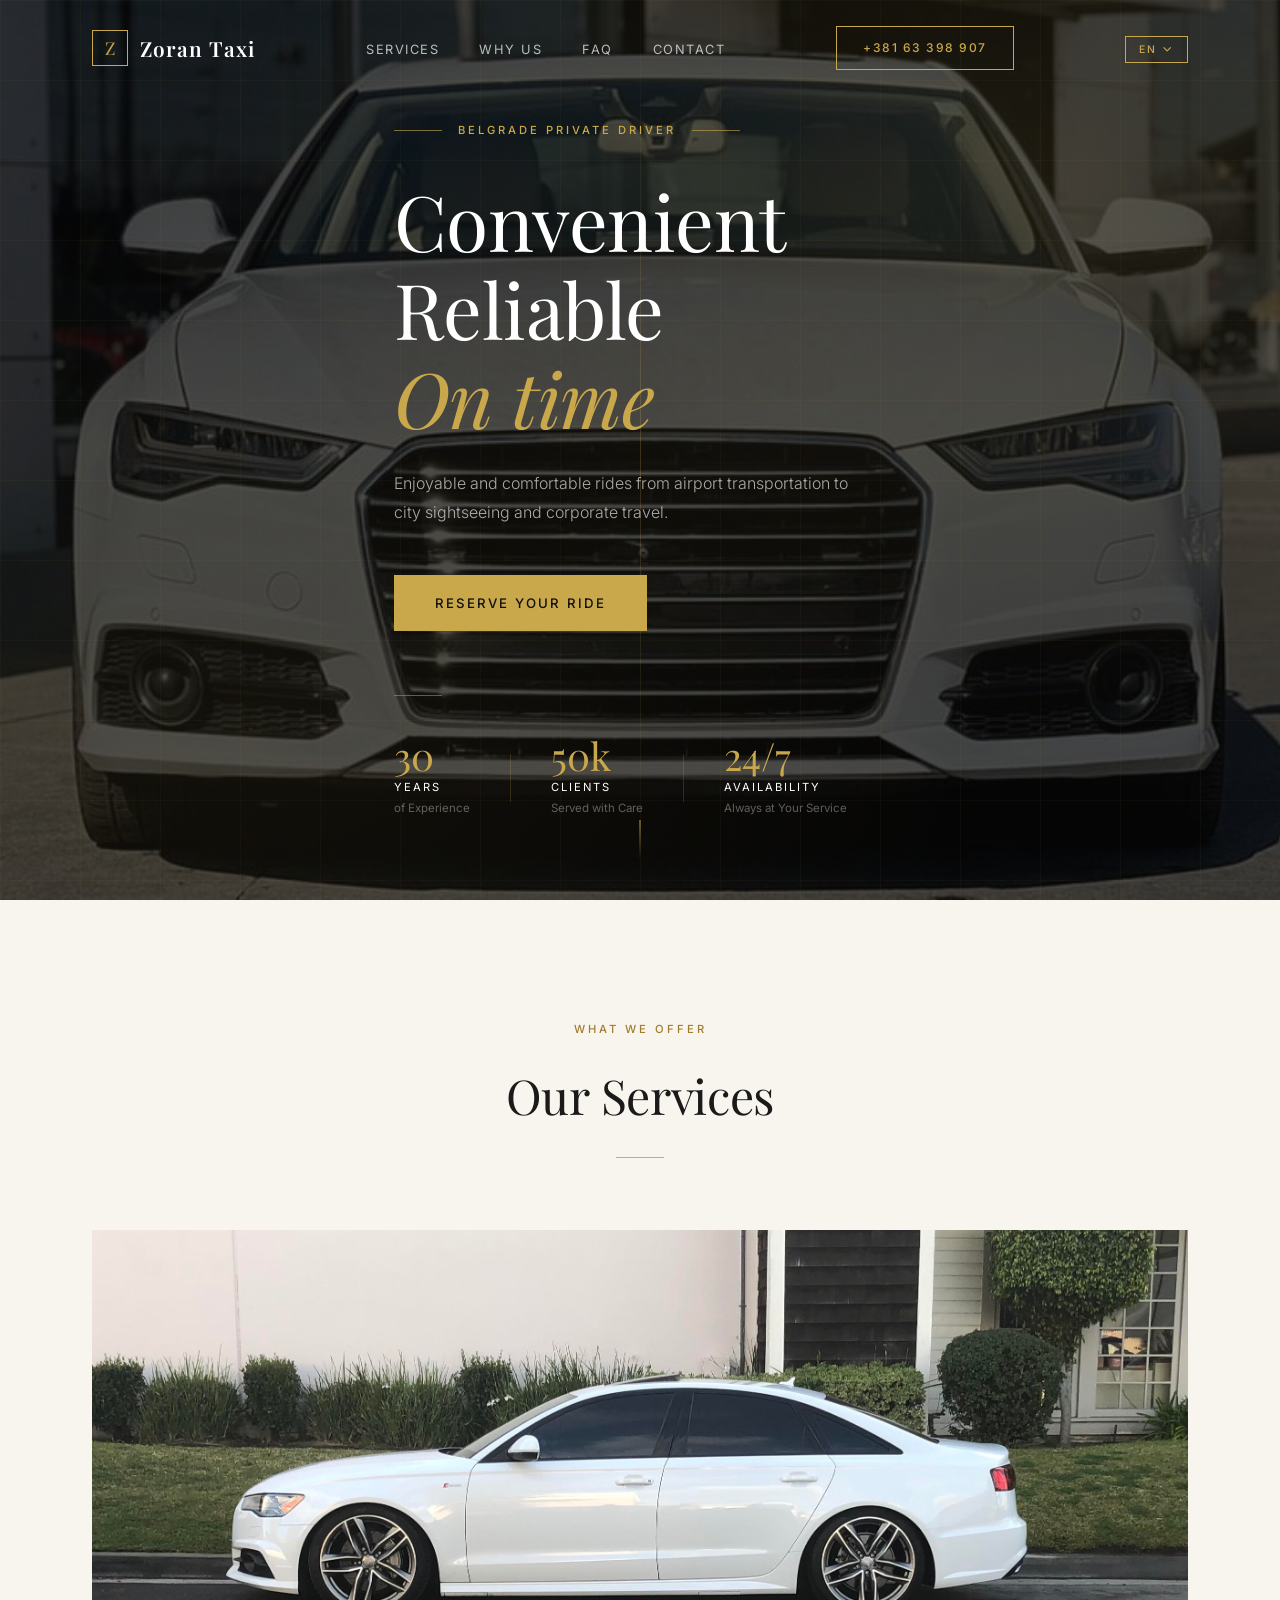
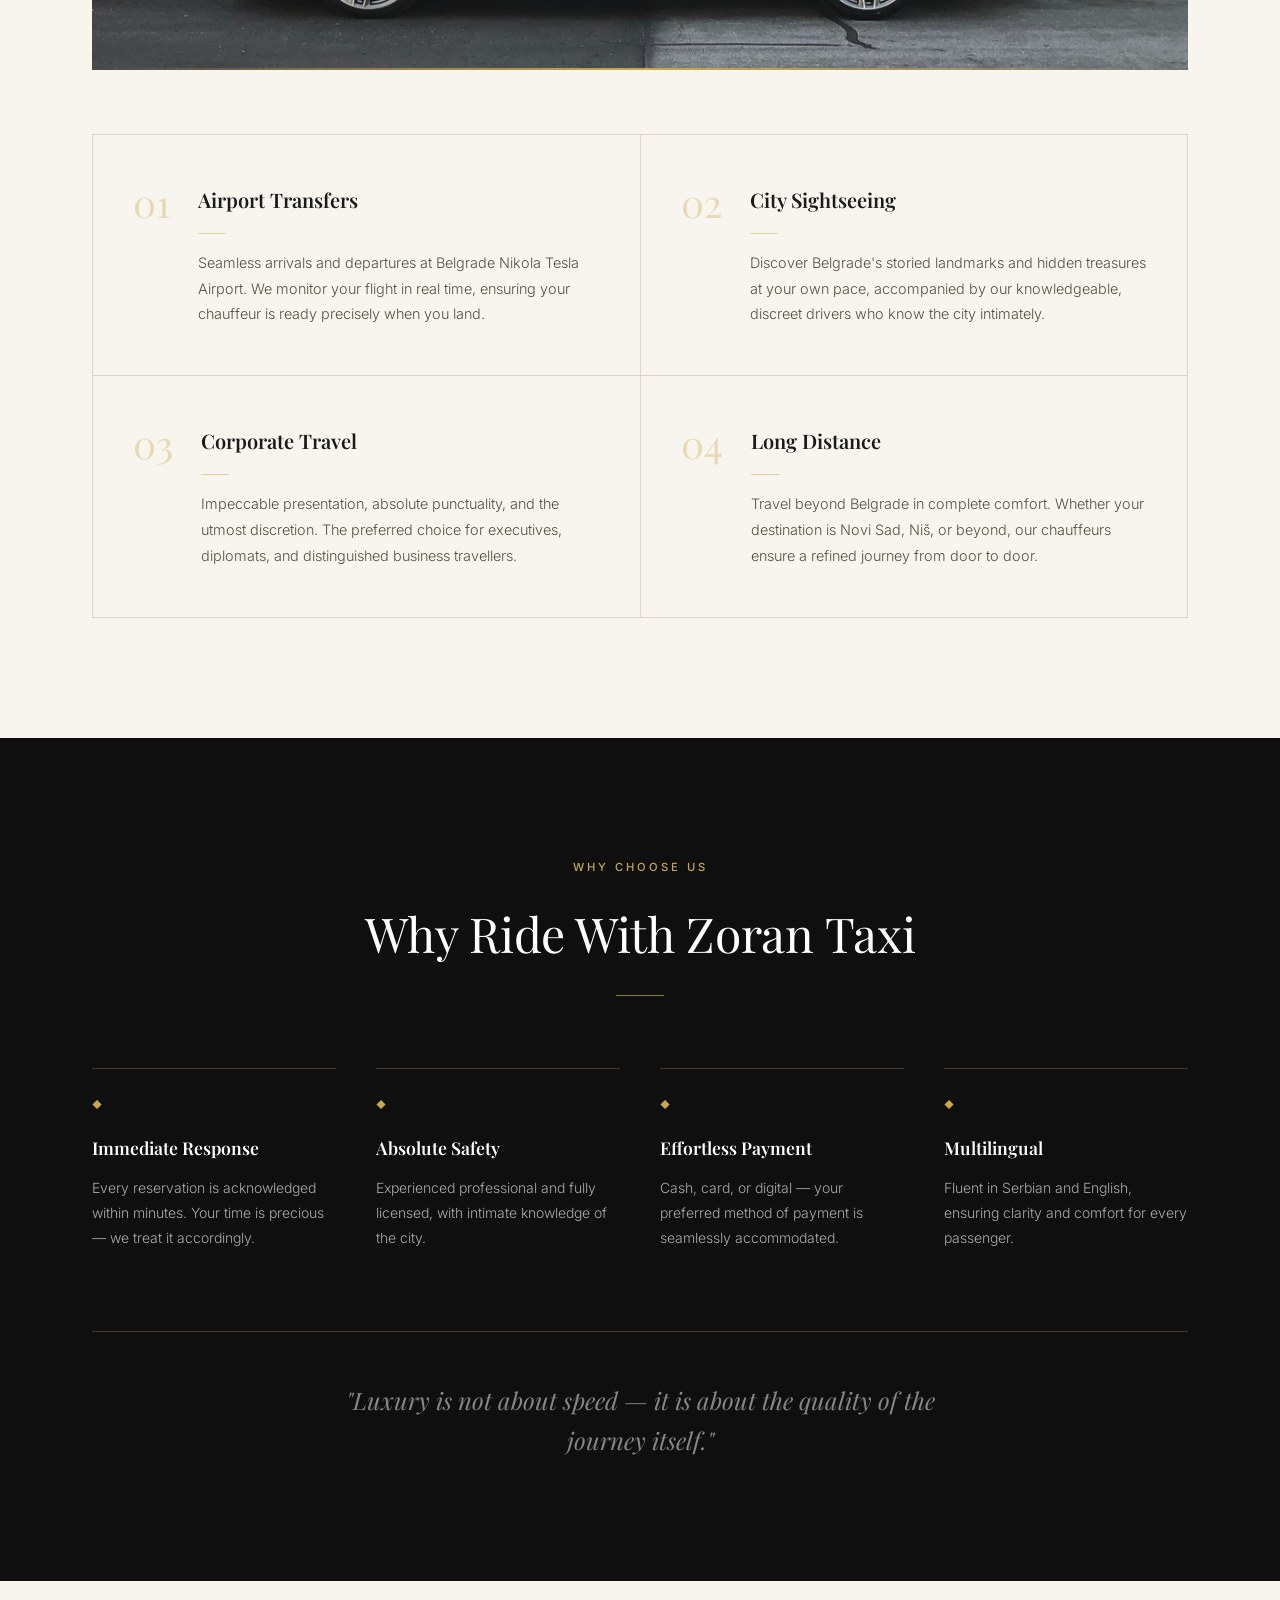
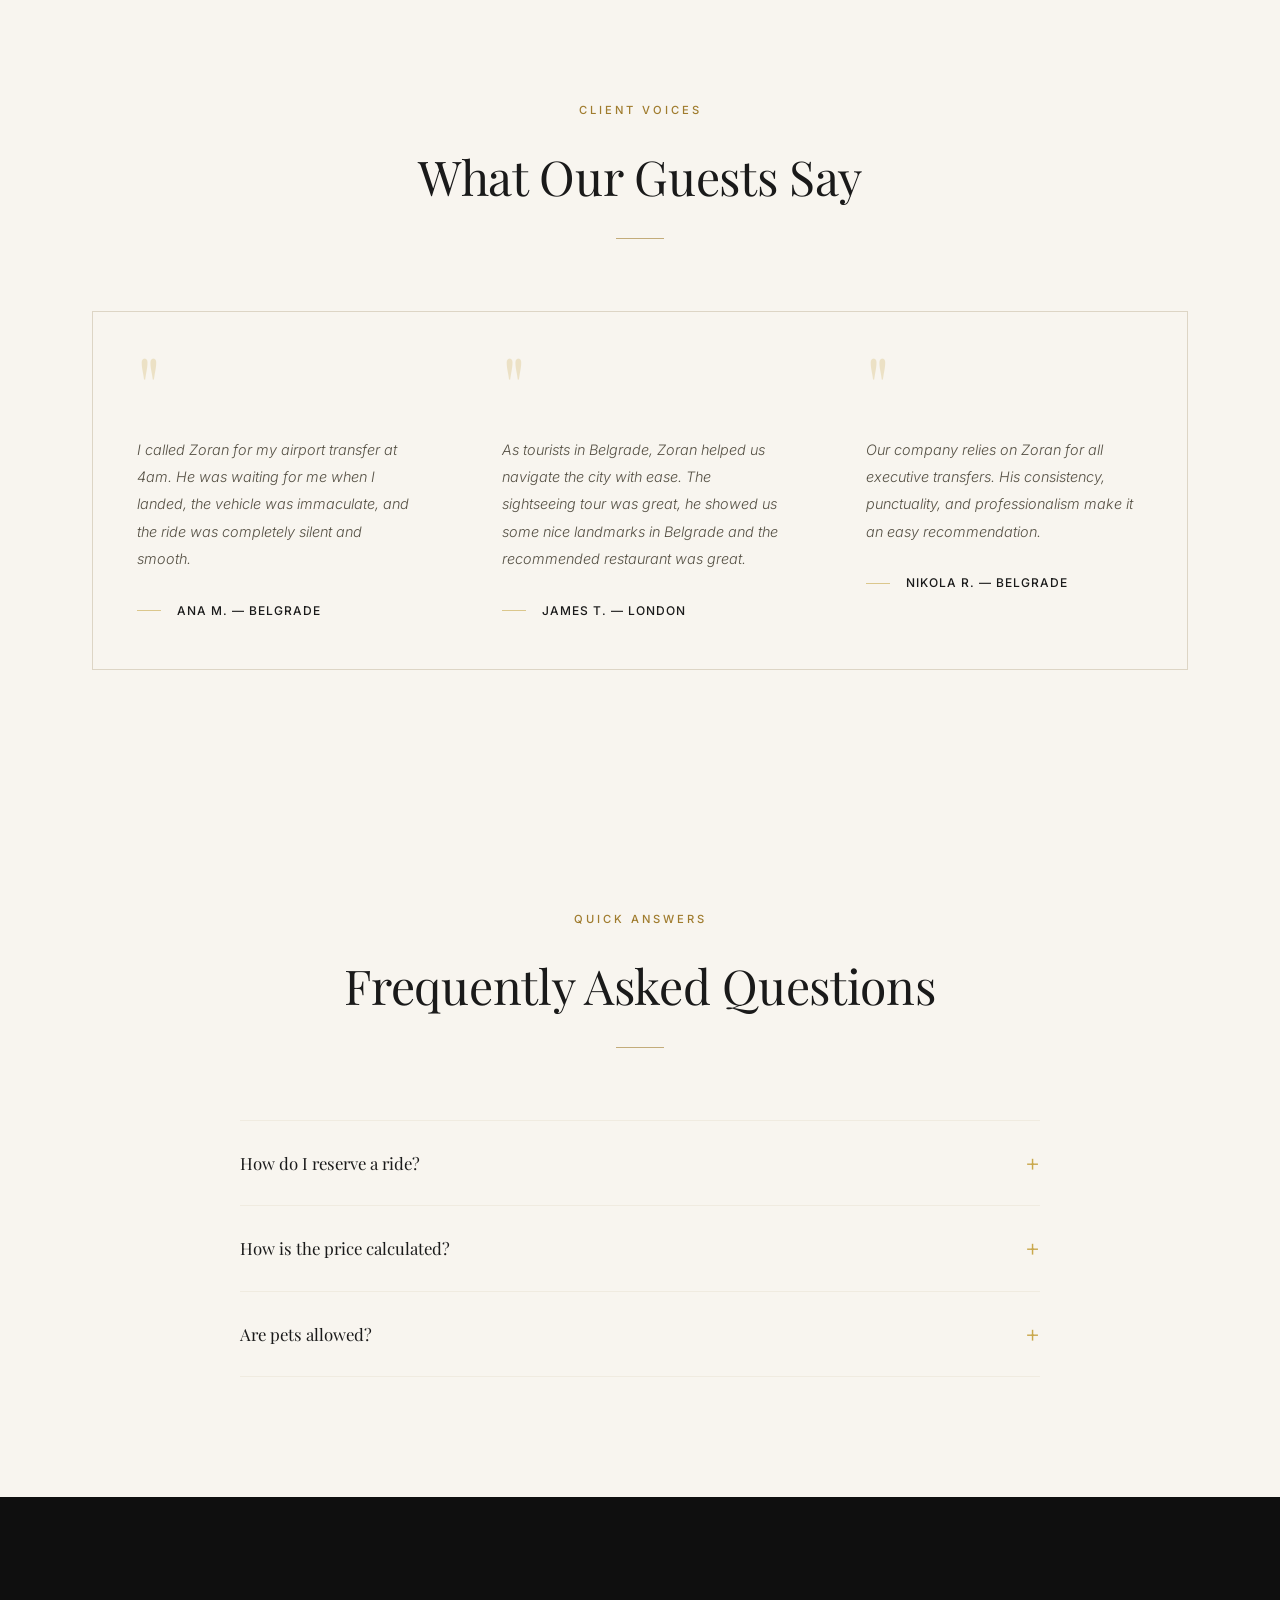
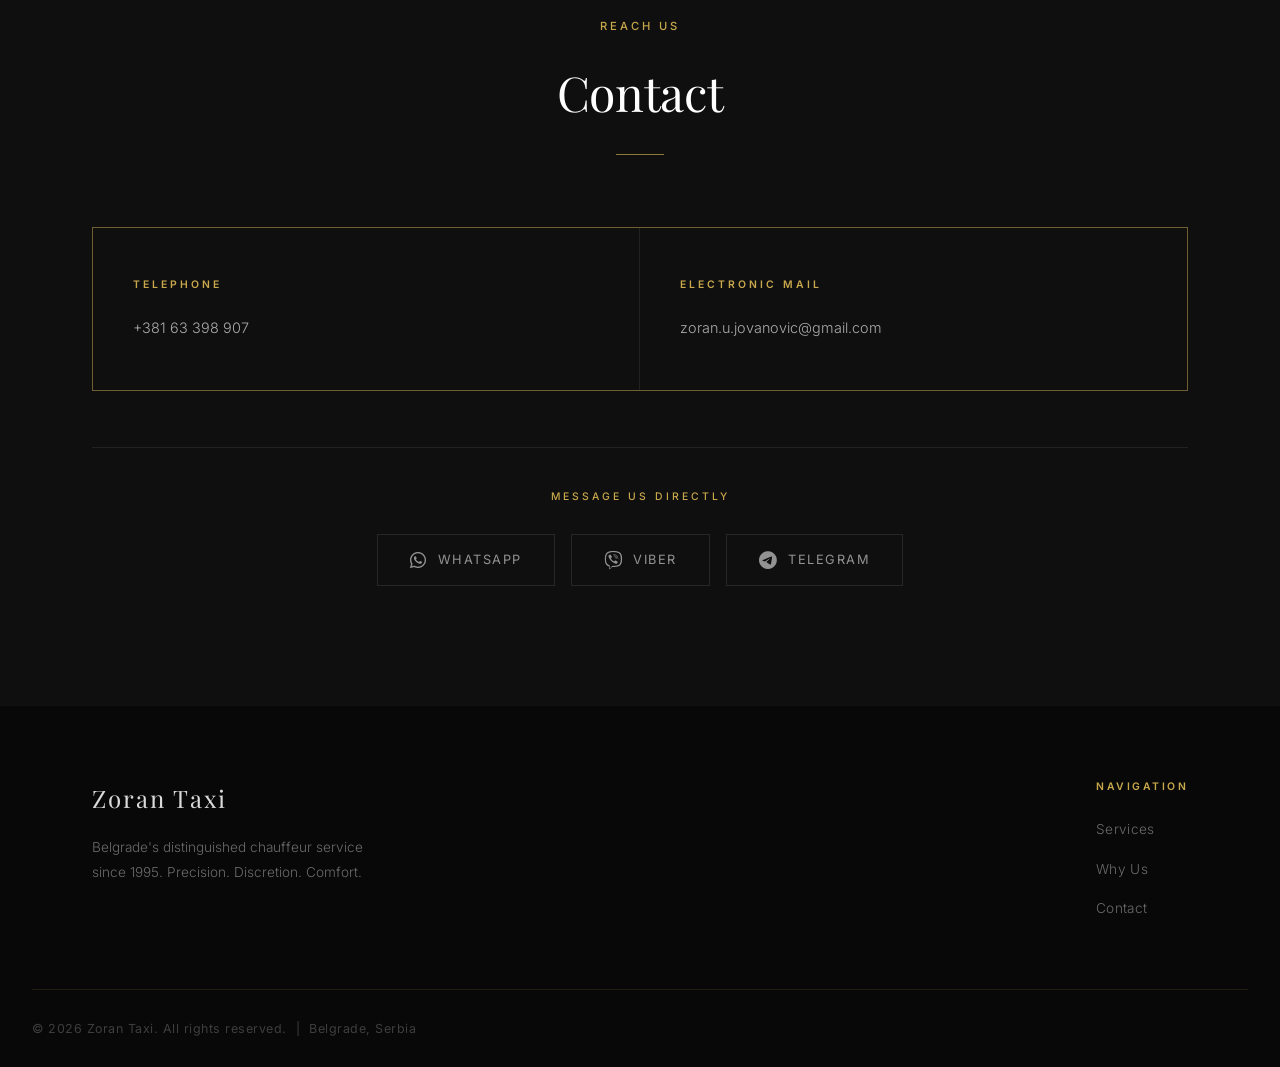
==== commit efeb395b: "fixed dropdown interaction for desktop versions" ====
--- a/index.html
+++ b/index.html
@@ -30,8 +30,10 @@
           EN <i class="fas fa-chevron-down lang-arrow"></i>
         </button>
         <ul class="lang-menu">
-          <li><a href="sr/index.html">SRB</a></li>
-          <li><a href="ru/index.html">RU</a></li>
+          <div class="lang-menu-inner">
+            <li><a href="sr/index.html">SRB</a></li>
+            <li><a href="ru/index.html">RU</a></li>
+          </div>
         </ul>
       </div>
       <button class="hamburger" id="hamburger">
--- a/styles.css
+++ b/styles.css
@@ -288,15 +288,30 @@
 .lang-dropdown.open .lang-arrow {
   transform: rotate(180deg);
 }
+button.lang-toggle {
+  outline: none;
+  -webkit-appearance: none;
+  appearance: none;
+}
+button.lang-toggle:focus,
+button.lang-toggle:active {
+  outline: none;
+  background: transparent;
+  color: var(--gold);
+}
 .lang-menu {
   display: none;
   position: absolute;
-  top: calc(100% + 8px);
+  top: 100%;
   right: 0;
+  padding-top: 8px;
+  background: transparent;
+  z-index: 1001;
+}
+.lang-menu-inner {
   background: rgba(8, 8, 8, 0.97);
   border: 1px solid var(--border-gold);
   min-width: 110px;
-  z-index: 1001;
   backdrop-filter: blur(12px);
 }
 .lang-dropdown:hover .lang-menu,
